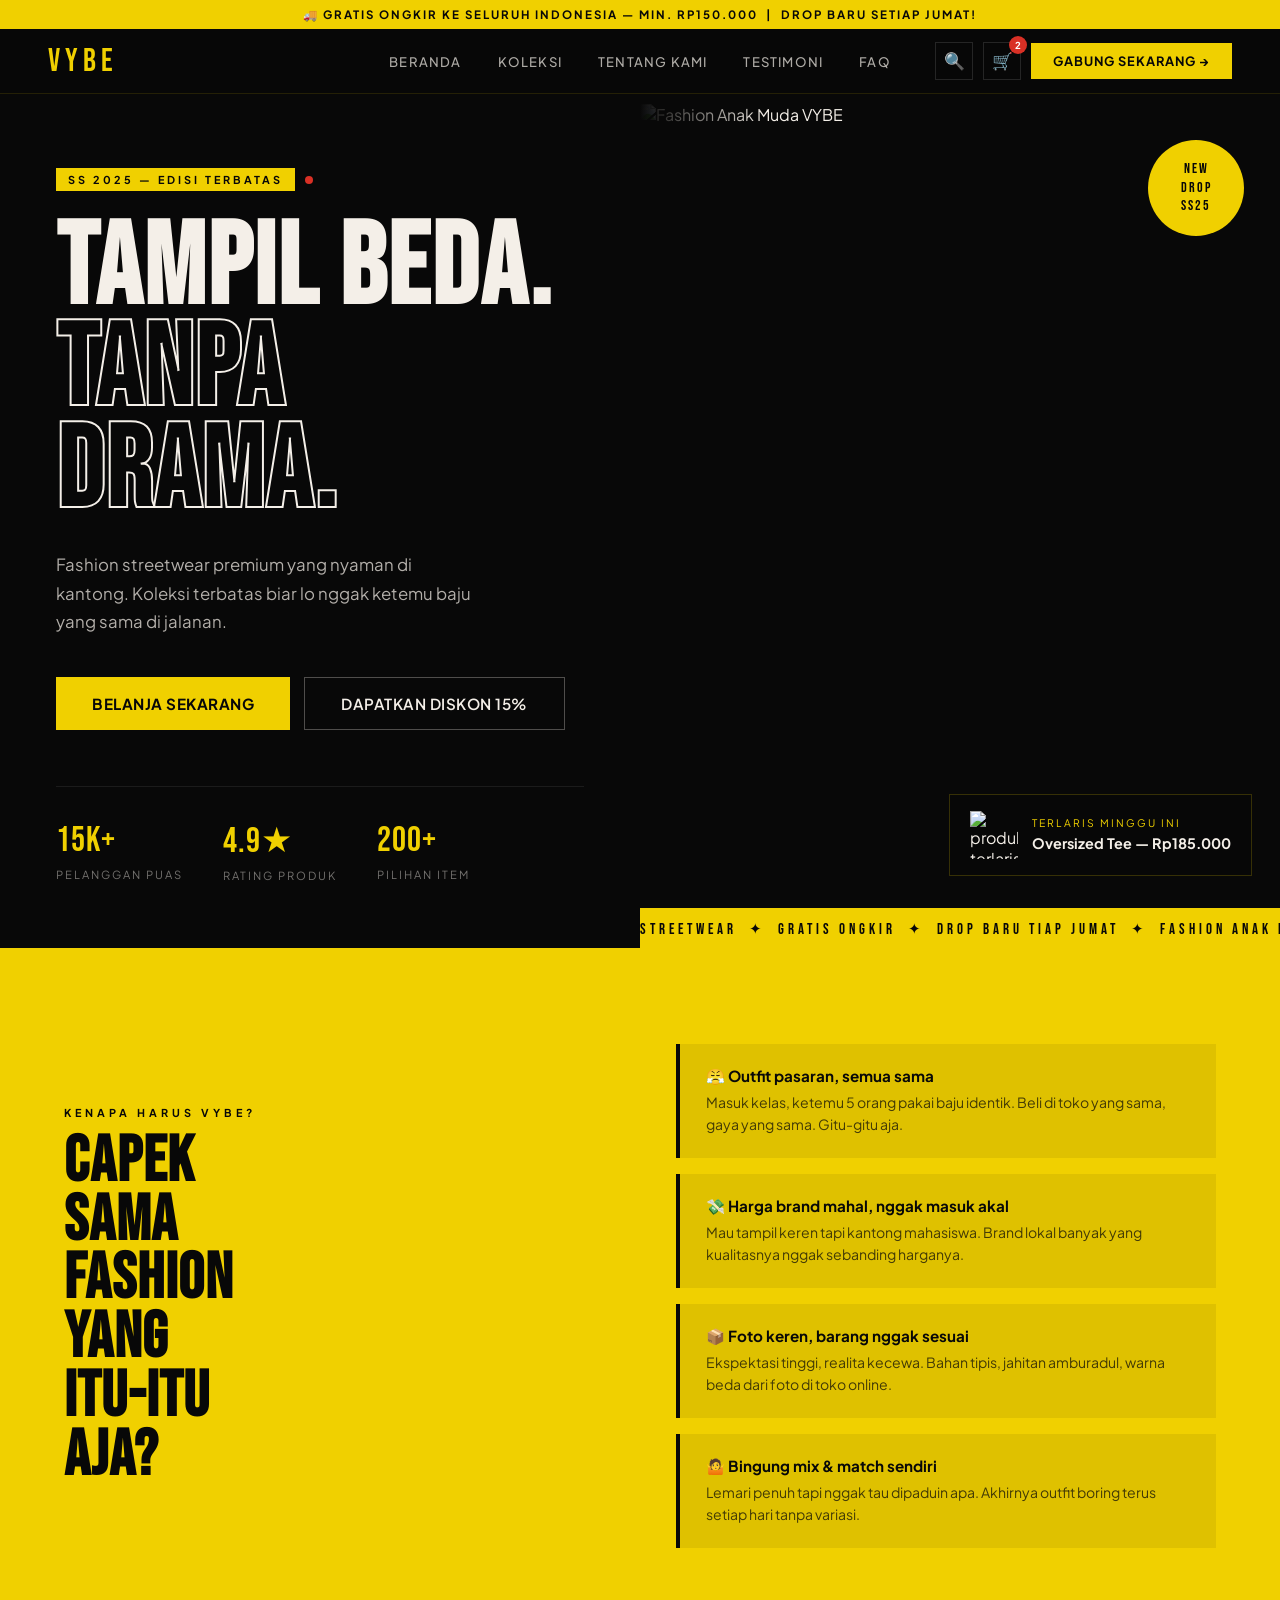
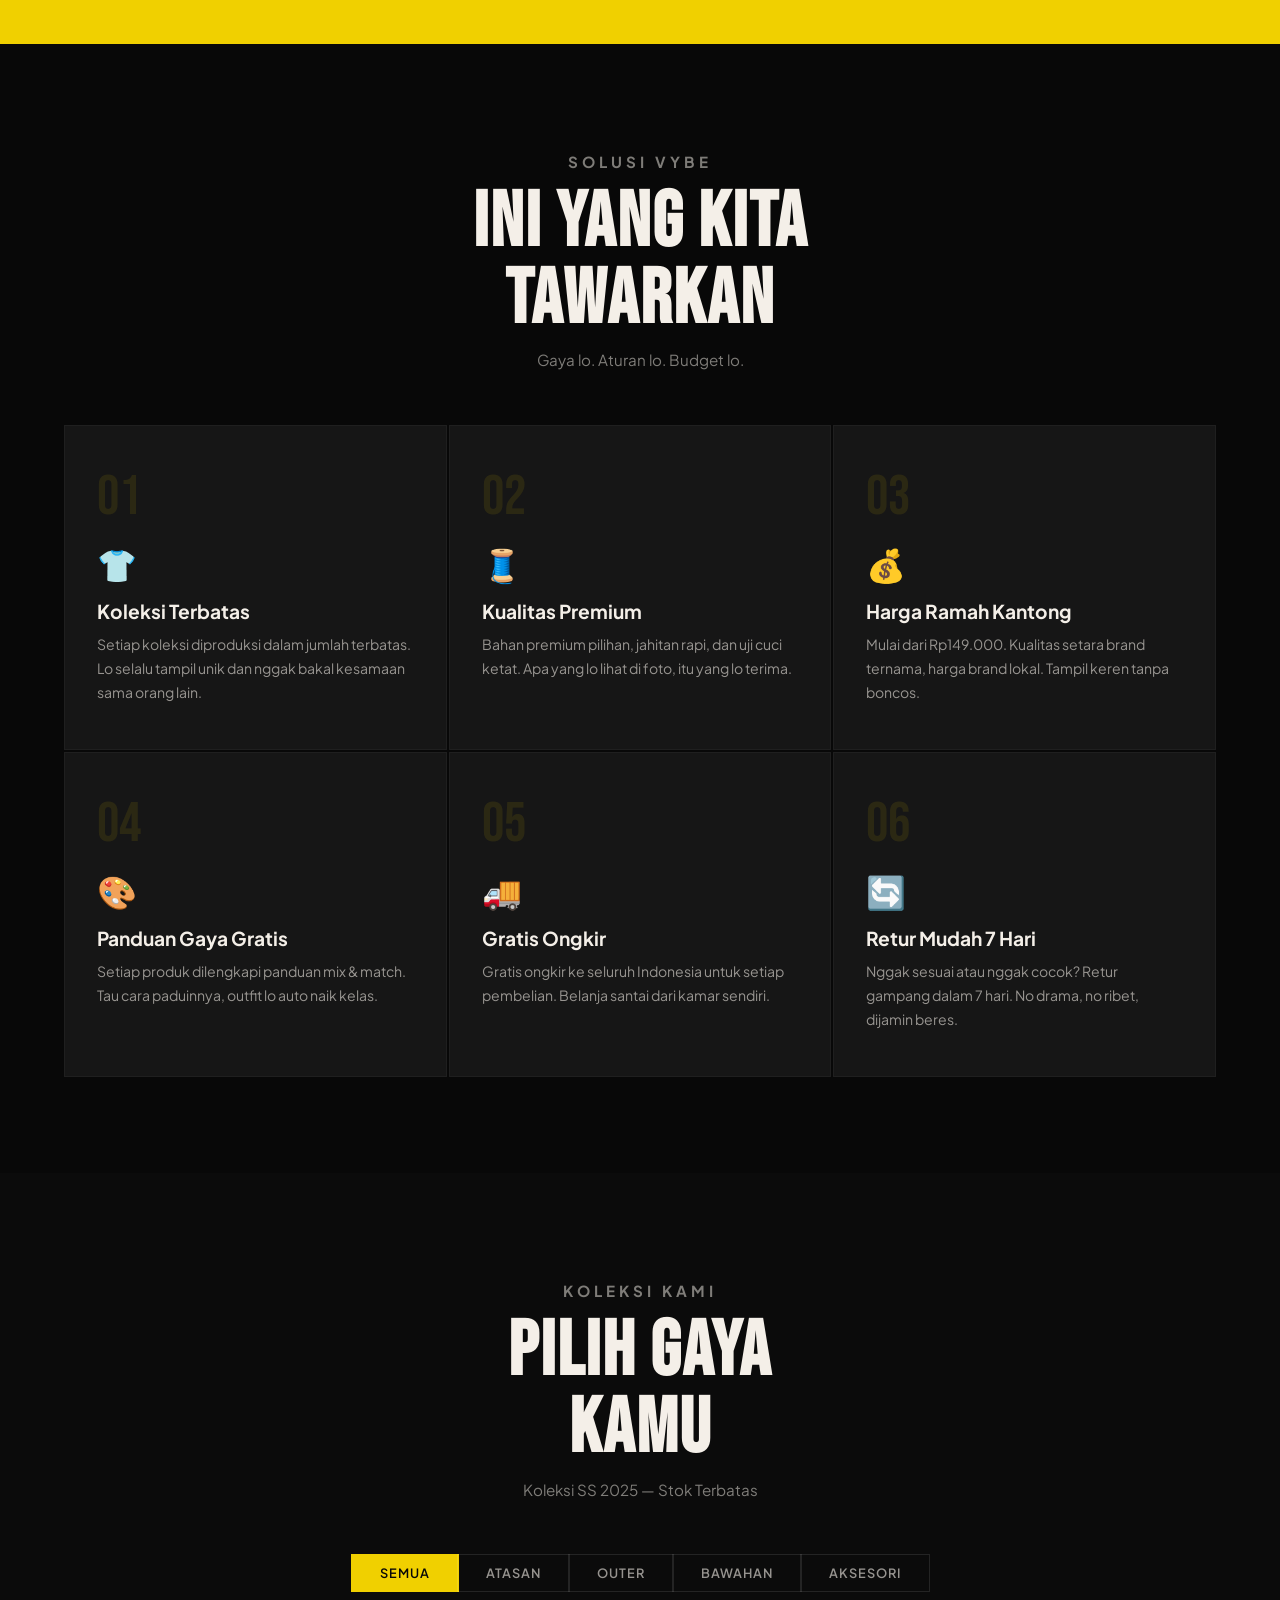
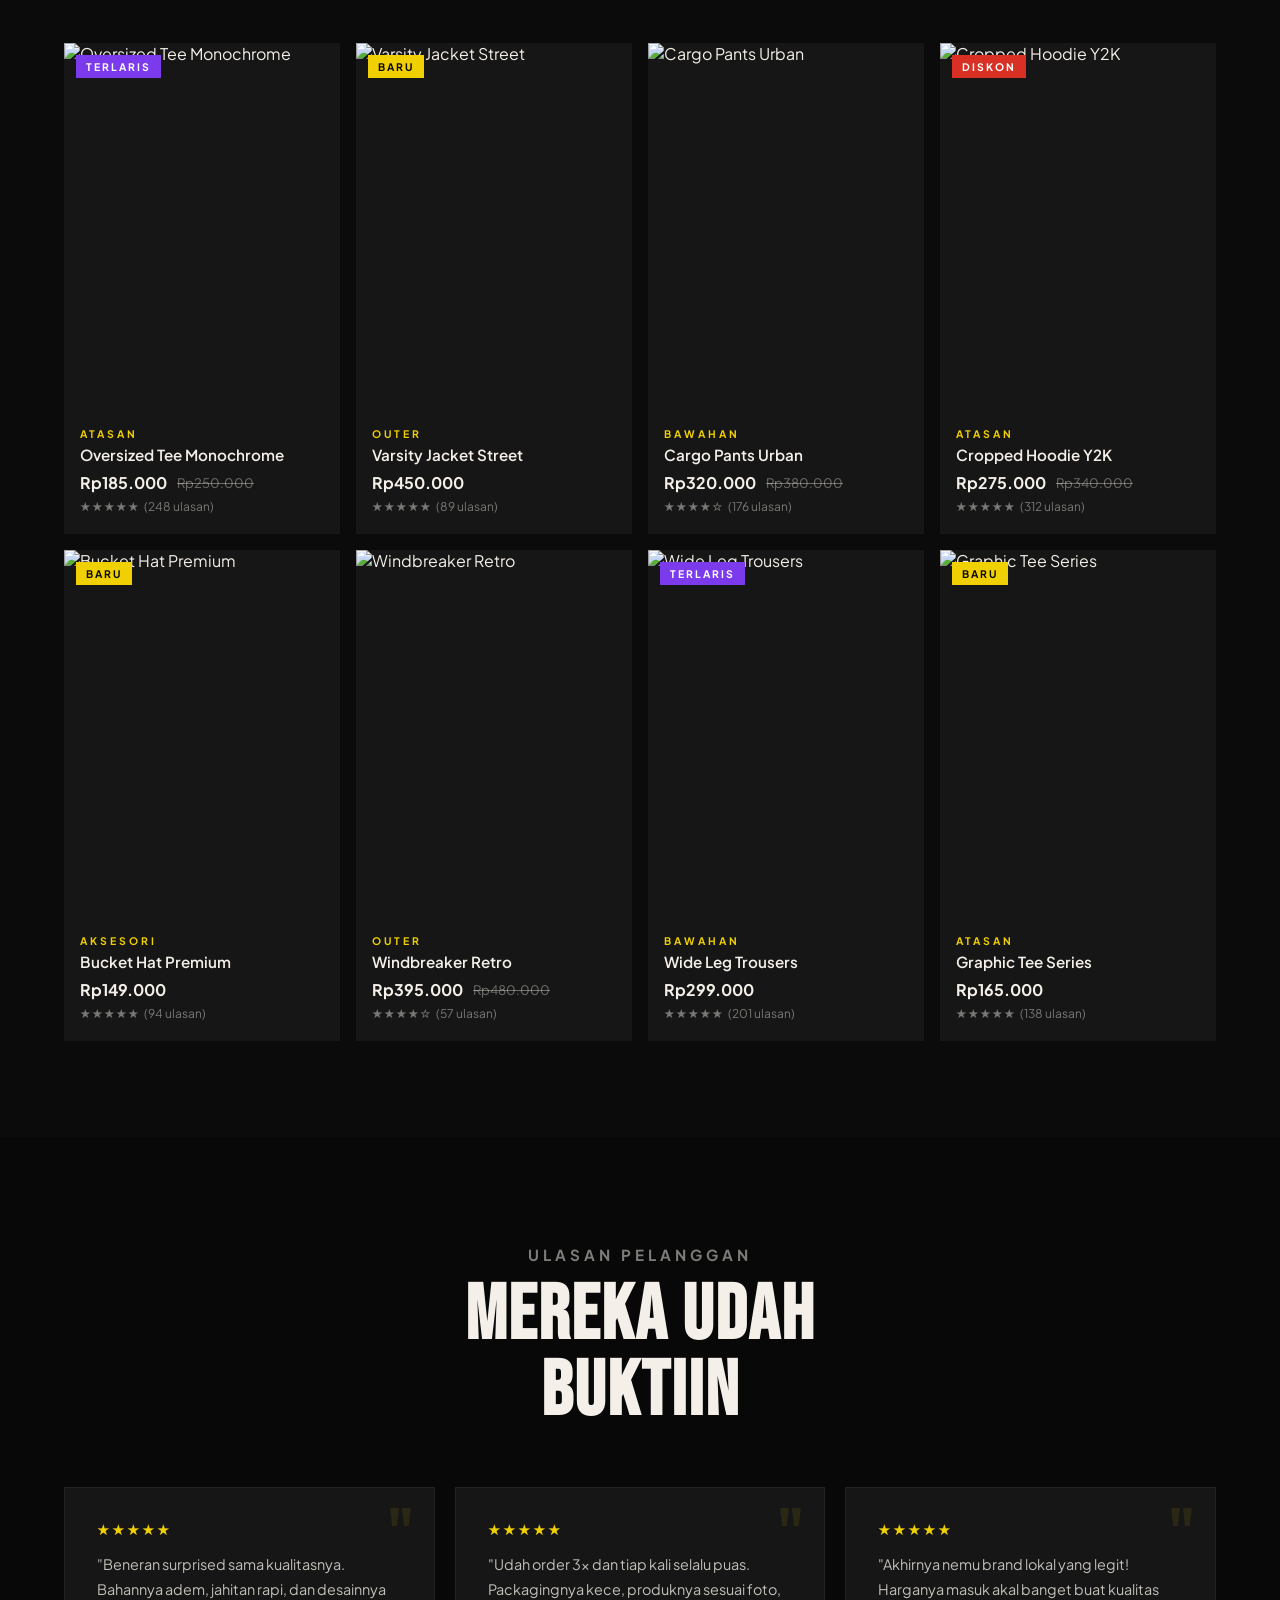
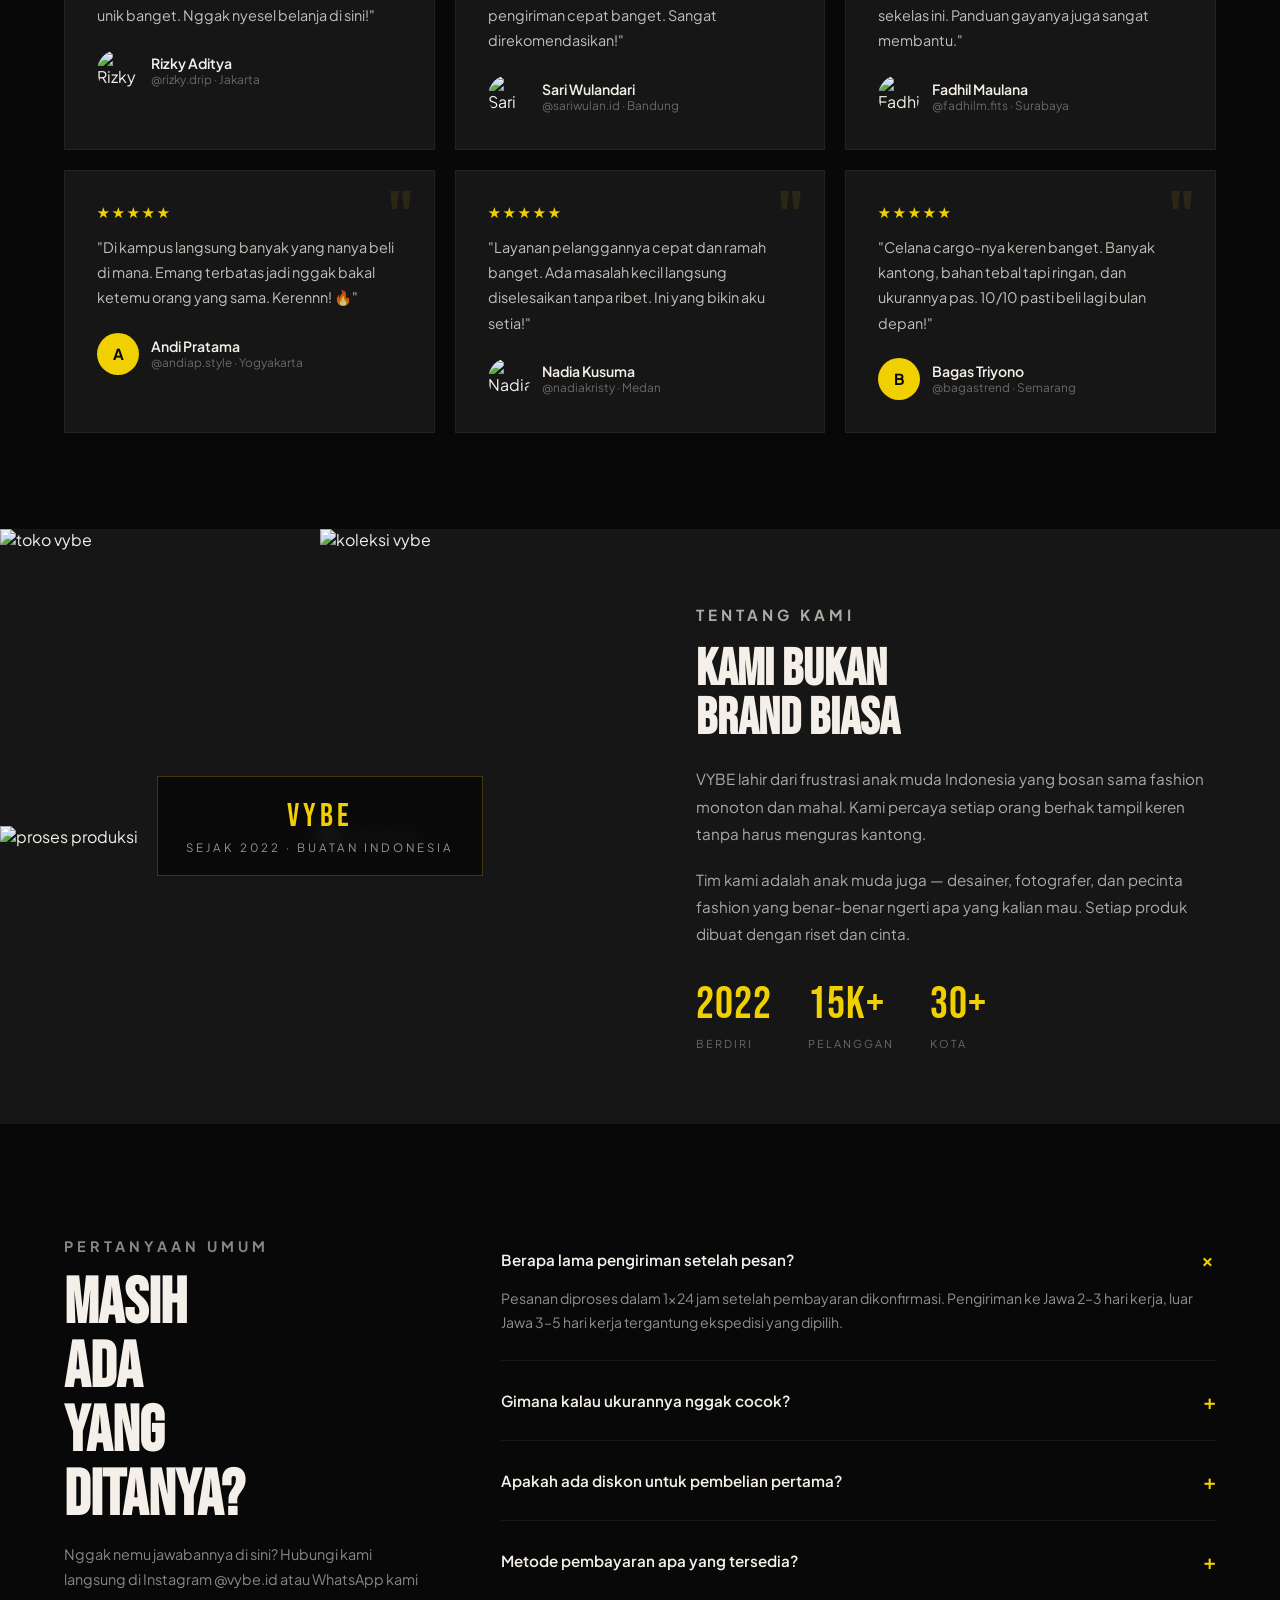
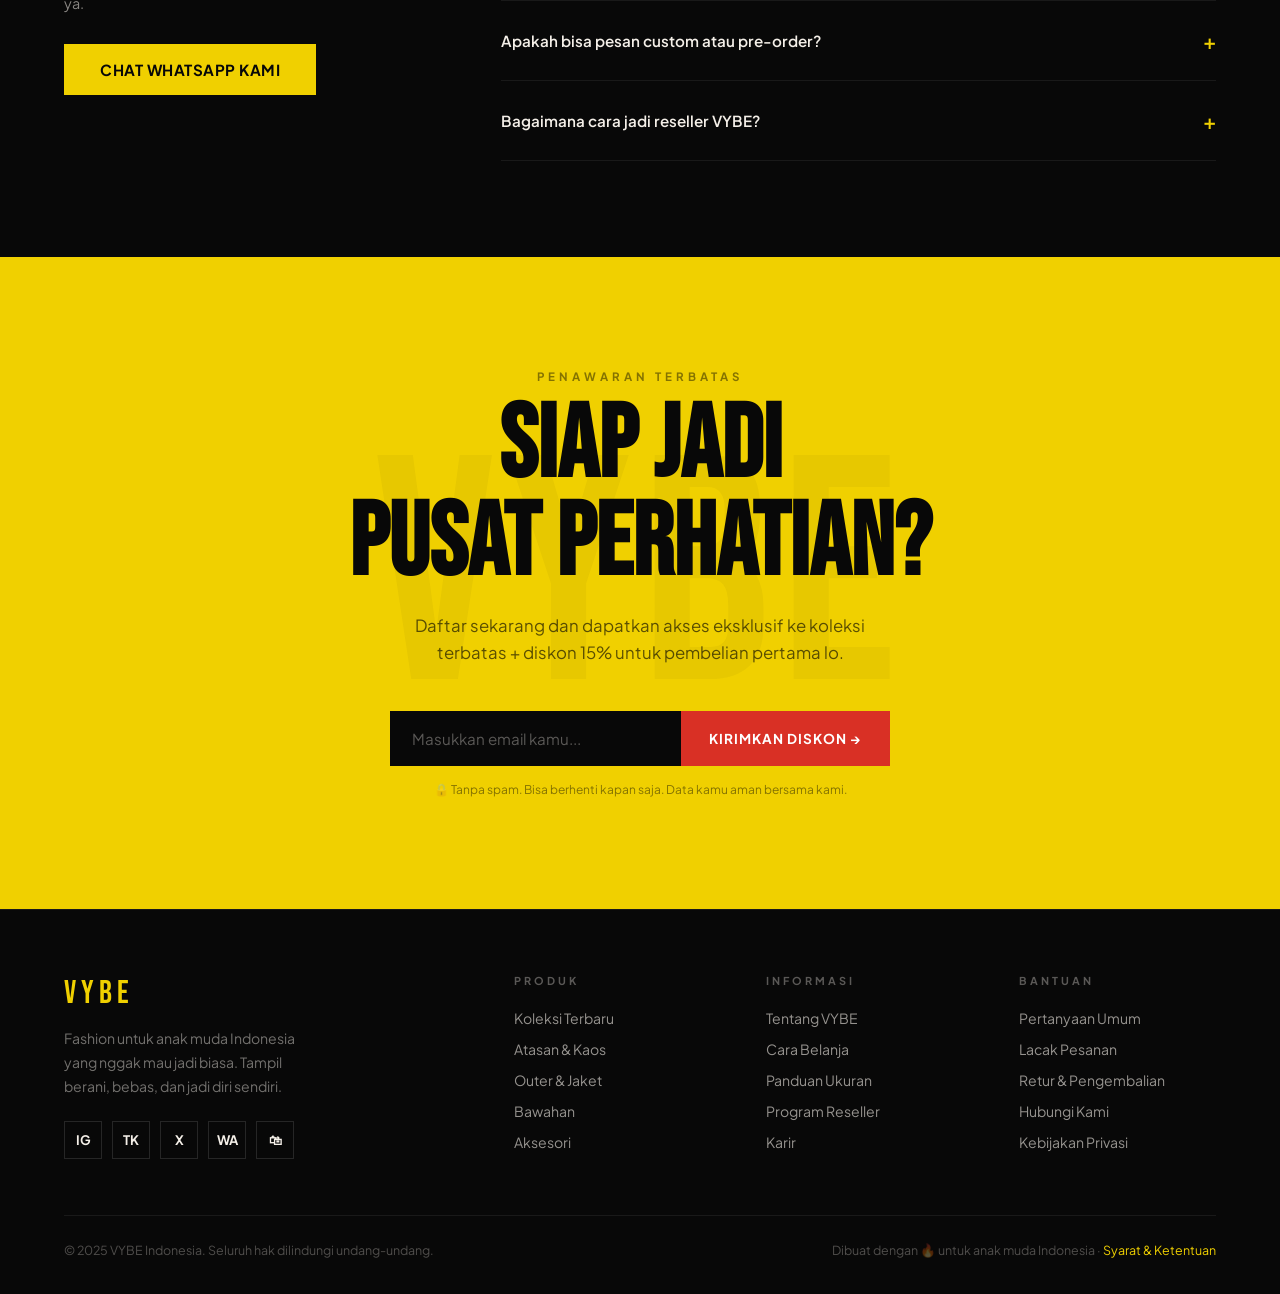
==== index.html @ 8ff8d9cf "Add files via upload" ====
<!DOCTYPE html>
<html lang="id">
<head>
<meta charset="UTF-8">
<meta name="viewport" content="width=device-width, initial-scale=1.0">
<title>VYBE — Fashion Anak Muda Indonesia</title>
<link href="https://fonts.googleapis.com/css2?family=Bebas+Neue&family=Plus+Jakarta+Sans:ital,wght@0,300;0,400;0,500;0,600;0,700;1,400&display=swap" rel="stylesheet">
<style>
*, *::before, *::after { margin: 0; padding: 0; box-sizing: border-box; }

:root {
  --hitam: #080808;
  --putih: #f4efe8;
  --kuning: #f0d000;
  --merah: #d93025;
  --abu: #161616;
  --abu2: #232323;
  --abu3: #2e2e2e;
}

html { scroll-behavior: smooth; }
body {
  background: var(--hitam);
  color: var(--putih);
  font-family: 'Plus Jakarta Sans', sans-serif;
  overflow-x: hidden;
}

/* ══════════════════════════
   NAVBAR
══════════════════════════ */
nav {
  position: fixed; top: 0; width: 100%; z-index: 200;
  background: rgba(8,8,8,0.95);
  backdrop-filter: blur(16px);
  border-bottom: 1px solid rgba(240,208,0,0.12);
  transition: box-shadow .3s;
}
.nav-top {
  background: var(--kuning);
  text-align: center;
  padding: 7px 16px;
  font-size: .72rem; font-weight: 700;
  letter-spacing: 2px; color: var(--hitam);
  text-transform: uppercase;
}
.nav-main {
  display: flex; align-items: center;
  justify-content: space-between;
  padding: 0 48px; height: 64px;
}
.logo {
  font-family: 'Bebas Neue', sans-serif;
  font-size: 2rem; letter-spacing: 5px;
  color: var(--kuning); text-decoration: none;
  flex-shrink: 0;
}
.nav-links {
  display: flex; gap: 0; list-style: none;
  position: absolute; left: 50%; transform: translateX(-50%);
}
.nav-links li a {
  display: block; padding: 20px 18px;
  color: rgba(244,239,232,0.7); text-decoration: none;
  font-size: .82rem; font-weight: 500;
  letter-spacing: 1.2px; text-transform: uppercase;
  transition: color .2s; position: relative;
}
.nav-links li a::after {
  content: '';
  position: absolute; bottom: 14px; left: 18px; right: 18px;
  height: 2px; background: var(--kuning);
  transform: scaleX(0); transform-origin: left;
  transition: transform .25s;
}
.nav-links li a:hover { color: var(--putih); }
.nav-links li a:hover::after { transform: scaleX(1); }
.nav-kanan { display: flex; align-items: center; gap: 10px; }
.nav-ikon {
  width: 38px; height: 38px; display: flex; align-items: center; justify-content: center;
  color: var(--putih); font-size: 1.05rem;
  border: 1px solid rgba(255,255,255,0.12);
  transition: border-color .2s, color .2s;
  cursor: pointer; background: none;
}
.nav-ikon:hover { border-color: var(--kuning); color: var(--kuning); }
.keranjang-wrap { position: relative; }
.keranjang-badge {
  position: absolute; top: -6px; right: -6px;
  width: 18px; height: 18px; border-radius: 50%;
  background: var(--merah); color: white;
  font-size: .6rem; font-weight: 700;
  display: flex; align-items: center; justify-content: center;
}
.tombol-nav {
  background: var(--kuning); color: var(--hitam);
  padding: 10px 22px; border: none;
  font-family: 'Plus Jakarta Sans', sans-serif;
  font-weight: 700; font-size: .8rem;
  letter-spacing: 1px; text-transform: uppercase;
  cursor: pointer; transition: opacity .2s, transform .2s; white-space: nowrap;
}
.tombol-nav:hover { opacity: .88; transform: translateY(-1px); }
.hamburger {
  display: none; flex-direction: column; gap: 5px;
  cursor: pointer; padding: 4px; background: none; border: none;
}
.hamburger span { width: 24px; height: 2px; background: var(--putih); display: block; }

/* Mobile menu */
.overlay-mob {
  display: none; position: fixed; inset: 0;
  background: rgba(0,0,0,.75); z-index: 250;
}
.overlay-mob.buka { display: block; }
.menu-mob {
  position: fixed; top: 0; right: -100%; width: 78%; max-width: 300px; height: 100vh;
  background: var(--abu); z-index: 300;
  padding: 72px 36px 40px;
  display: flex; flex-direction: column;
  transition: right .3s;
}
.menu-mob.buka { right: 0; }
.menu-mob a {
  display: block; padding: 16px 0;
  color: var(--putih); text-decoration: none;
  font-size: 1.1rem; font-weight: 600;
  border-bottom: 1px solid rgba(255,255,255,.07);
  transition: color .2s;
}
.menu-mob a:hover { color: var(--kuning); }
.tutup-mob {
  position: absolute; top: 20px; right: 20px;
  background: none; border: none; color: var(--putih); font-size: 1.5rem; cursor: pointer;
}

/* ══════════════════════════
   1. HERO (UPDATED BAHASA)
══════════════════════════ */
#hero {
  min-height: 100vh;
  display: grid; grid-template-columns: 1fr 1fr;
  padding-top: 104px;
  position: relative; overflow: hidden;
}
.hero-kiri {
  display: flex; flex-direction: column; justify-content: center;
  padding: 64px 56px; position: relative; z-index: 2;
}
.hero-label {
  display: inline-flex; align-items: center; gap: 10px;
  margin-bottom: 28px; animation: naik .6s ease both;
}
.hero-label span {
  background: var(--kuning); color: var(--hitam);
  font-size: .68rem; font-weight: 700;
  letter-spacing: 3px; text-transform: uppercase; padding: 5px 12px;
}
.hero-dot { width: 8px; height: 8px; border-radius: 50%; background: var(--merah); animation: kedip 1.5s infinite; }
.hero-judul {
  font-family: 'Bebas Neue', sans-serif;
  font-size: clamp(4.5rem, 9vw, 8.5rem);
  line-height: .88; letter-spacing: 2px;
  animation: naik .6s .1s ease both;
}
.hero-judul .outline { -webkit-text-stroke: 2px var(--putih); color: transparent; }
.hero-sub {
  font-size: 1.05rem; font-weight: 400; line-height: 1.7;
  max-width: 420px; margin: 28px 0 40px;
  color: rgba(244,239,232,.72); animation: naik .6s .2s ease both;
}
.hero-tombol { display: flex; gap: 14px; flex-wrap: wrap; animation: naik .6s .3s ease both; }
.tombol-utama {
  background: var(--kuning); color: var(--hitam);
  padding: 16px 36px; border: none;
  font-family: 'Plus Jakarta Sans', sans-serif;
  font-weight: 700; font-size: .95rem; letter-spacing: .5px; text-transform: uppercase;
  cursor: pointer; transition: transform .2s, opacity .2s;
}
.tombol-utama:hover { transform: translateY(-2px); opacity: .9; }
.tombol-sekunder {
  background: transparent; color: var(--putih);
  padding: 16px 36px; border: 1px solid rgba(244,239,232,.3);
  font-family: 'Plus Jakarta Sans', sans-serif;
  font-weight: 600; font-size: .95rem; letter-spacing: .5px; text-transform: uppercase;
  cursor: pointer; transition: border-color .2s, color .2s;
}
.tombol-sekunder:hover { border-color: var(--kuning); color: var(--kuning); }
.hero-statistik {
  display: flex; gap: 40px; margin-top: 56px;
  padding-top: 32px; border-top: 1px solid rgba(255,255,255,.08);
  animation: naik .6s .4s ease both;
}
.stat-angka {
  display: block; font-family: 'Bebas Neue', sans-serif;
  font-size: 2.2rem; color: var(--kuning); letter-spacing: 1px;
}
.stat-label {
  font-size: .7rem; text-transform: uppercase;
  letter-spacing: 2px; color: rgba(244,239,232,.45);
}

.hero-kanan { position: relative; overflow: hidden; }
.hero-foto-utama { width: 100%; height: 100%; object-fit: cover; display: block; }
.hero-foto-wrapper { width: 100%; height: 100%; position: relative; }
.hero-overlay {
  position: absolute; inset: 0;
  background: linear-gradient(to right, var(--hitam) 0%, transparent 20%);
  z-index: 1;
}
.hero-badge {
  position: absolute; top: 36px; right: 36px; z-index: 2;
  width: 96px; height: 96px; border-radius: 50%;
  background: var(--kuning); color: var(--hitam);
  display: flex; flex-direction: column; align-items: center; justify-content: center;
  font-family: 'Bebas Neue', sans-serif; font-size: .9rem; letter-spacing: 2px;
  text-align: center; line-height: 1.3; animation: putar 12s linear infinite;
}
.hero-produk-tag {
  position: absolute; bottom: 72px; right: 28px; z-index: 2;
  background: rgba(8,8,8,.9); backdrop-filter: blur(8px);
  border: 1px solid rgba(240,208,0,.2); padding: 16px 20px;
  display: flex; align-items: center; gap: 14px;
}
.hero-produk-thumb { width: 48px; height: 48px; object-fit: cover; flex-shrink: 0; }
.hero-produk-info span {
  display: block; font-size: .65rem;
  text-transform: uppercase; letter-spacing: 2px; color: var(--kuning); margin-bottom: 3px;
}
.hero-produk-info strong { font-size: .9rem; }

.ticker-wrap {
  position: absolute; bottom: 0; width: 100%; z-index: 3;
  background: var(--kuning); overflow: hidden; padding: 9px 0;
}
.ticker-isi {
  display: inline-block; white-space: nowrap;
  animation: ticker 24s linear infinite;
  font-family: 'Bebas Neue', sans-serif;
  font-size: .95rem; letter-spacing: 4px; color: var(--hitam);
}

/* ══════════════════════════
   SEKSI UMUM
══════════════════════════ */
.eyebrow { font-size: .68rem; font-weight: 700; letter-spacing: 4px; text-transform: uppercase; margin-bottom: 14px; }
.eyebrow-kuning { color: var(--kuning); }
.eyebrow-redup { color: rgba(244,239,232,.35); }
.judul-seksi-tengah { text-align: center; margin-bottom: 56px; }
.judul-seksi-tengah h2 {
  font-family: 'Bebas Neue', sans-serif;
  font-size: clamp(3rem, 6vw, 6rem); letter-spacing: 2px; line-height: 1;
}
.judul-seksi-tengah p { font-size: .95rem; color: rgba(244,239,232,.5); margin-top: 12px; }

/* ══════════════════════════
   2. MASALAH
══════════════════════════ */
#masalah {
  background: var(--kuning); color: var(--hitam);
  padding: 96px 64px;
  display: grid; grid-template-columns: 1fr 1fr; gap: 72px; align-items: center;
}
.masalah-judul {
  font-family: 'Bebas Neue', sans-serif;
  font-size: clamp(3rem, 5vw, 5.5rem); line-height: .92; letter-spacing: 1px;
}
.kartu-masalah { display: flex; flex-direction: column; gap: 16px; }
.kartu {
  background: rgba(0,0,0,.07); padding: 22px 26px;
  border-left: 4px solid var(--hitam); transition: background .2s;
}
.kartu:hover { background: rgba(0,0,0,.14); }
.kartu h4 { font-weight: 700; margin-bottom: 5px; font-size: .95rem; }
.kartu p { font-size: .88rem; opacity: .72; line-height: 1.6; }

/* ══════════════════════════
   3. SOLUSI
══════════════════════════ */
#solusi { padding: 96px 64px; background: var(--hitam); }
.grid-layanan { display: grid; grid-template-columns: repeat(3,1fr); gap: 2px; }
.kartu-layanan {
  background: var(--abu); padding: 44px 32px;
  border: 1px solid rgba(255,255,255,.04);
  position: relative; overflow: hidden;
  transition: background .3s, transform .3s;
}
.kartu-layanan::before {
  content: ''; position: absolute; top: 0; left: 0;
  width: 100%; height: 3px; background: var(--kuning);
  transform: scaleX(0); transform-origin: left; transition: transform .3s;
}
.kartu-layanan:hover { background: var(--abu2); transform: translateY(-4px); }
.kartu-layanan:hover::before { transform: scaleX(1); }
.nomor-lay {
  font-family: 'Bebas Neue', sans-serif;
  font-size: 3.5rem; color: rgba(240,208,0,.1); line-height: 1; margin-bottom: 18px;
}
.ikon-lay { font-size: 2rem; margin-bottom: 14px; }
.kartu-layanan h3 { font-size: 1.2rem; font-weight: 700; margin-bottom: 10px; }
.kartu-layanan p { font-size: .88rem; color: rgba(244,239,232,.58); line-height: 1.7; }

/* ══════════════════════════
   4. PRODUK
══════════════════════════ */
#produk { padding: 96px 64px; background: #0b0b0b; }
.filter-produk {
  display: flex; justify-content: center; gap: 0; margin: 40px 0 52px; flex-wrap: wrap;
}
.filter-btn {
  padding: 10px 28px; border: 1px solid rgba(255,255,255,.1);
  background: none; color: rgba(244,239,232,.6);
  font-family: 'Plus Jakarta Sans', sans-serif;
  font-size: .8rem; font-weight: 600; letter-spacing: 1px; text-transform: uppercase;
  cursor: pointer; transition: all .2s; margin: -1px;
}
.filter-btn.aktif, .filter-btn:hover { background: var(--kuning); color: var(--hitam); border-color: var(--kuning); }
.grid-produk { display: grid; grid-template-columns: repeat(4,1fr); gap: 16px; }
.kartu-produk {
  position: relative; overflow: hidden;
  background: var(--abu); cursor: pointer; transition: transform .3s;
}
.kartu-produk:hover { transform: translateY(-4px); }
.foto-produk-wrap { aspect-ratio: 3/4; overflow: hidden; position: relative; }
.foto-produk-wrap img {
  width: 100%; height: 100%; object-fit: cover;
  display: block; transition: transform .5s;
}
.kartu-produk:hover .foto-produk-wrap img { transform: scale(1.07); }
.badge-produk {
  position: absolute; top: 12px; left: 12px;
  background: var(--merah); color: white;
  font-size: .65rem; font-weight: 700;
  letter-spacing: 2px; text-transform: uppercase;
  padding: 5px 10px; z-index: 2;
}
.badge-produk.baru { background: var(--kuning); color: var(--hitam); }
.badge-produk.terlaris { background: #7c3aed; }
.overlay-produk {
  position: absolute; inset: 0; background: rgba(8,8,8,.88);
  display: flex; flex-direction: column; align-items: center; justify-content: center; gap: 10px;
  opacity: 0; transition: opacity .3s; z-index: 3;
}
.kartu-produk:hover .overlay-produk { opacity: 1; }
.tombol-overlay {
  background: var(--kuning); color: var(--hitam); padding: 12px 28px; border: none;
  font-family: 'Plus Jakarta Sans', sans-serif;
  font-weight: 700; font-size: .82rem; letter-spacing: 1px; text-transform: uppercase;
  cursor: pointer; width: 80%; text-align: center;
}
.tombol-overlay.gh {
  background: transparent; color: var(--putih);
  border: 1px solid rgba(244,239,232,.4);
}
.info-produk { padding: 16px 16px 20px; }
.kat-produk {
  font-size: .65rem; font-weight: 700; letter-spacing: 3px;
  text-transform: uppercase; color: var(--kuning); margin-bottom: 5px;
}
.nama-produk { font-size: .95rem; font-weight: 600; margin-bottom: 8px; }
.harga-wrap { display: flex; align-items: center; gap: 10px; }
.harga { font-size: 1rem; font-weight: 700; }
.harga-asli { font-size: .82rem; color: rgba(244,239,232,.4); text-decoration: line-through; }
.rating-baris { display: flex; align-items: center; gap: 4px; margin-top: 6px; }
.rating-baris span { font-size: .75rem; color: rgba(244,239,232,.45); }
.bintang-kecil { color: var(--kuning); font-size: .75rem; letter-spacing: 1px; }

/* ══════════════════════════
   5. TESTIMONI
══════════════════════════ */
#testimoni { padding: 96px 64px; background: var(--hitam); }
.grid-testi { display: grid; grid-template-columns: repeat(3,1fr); gap: 20px; margin-top: 56px; }
.kartu-testi {
  background: var(--abu); padding: 32px;
  border: 1px solid rgba(255,255,255,.05); position: relative;
}
.kartu-testi::before {
  content: '"'; position: absolute; top: 12px; right: 20px;
  font-family: 'Bebas Neue', sans-serif;
  font-size: 5rem; color: rgba(240,208,0,.09); line-height: 1;
}
.bintang { color: var(--kuning); font-size: .9rem; margin-bottom: 14px; letter-spacing: 2px; }
.teks-testi { font-size: .9rem; line-height: 1.75; color: rgba(244,239,232,.78); margin-bottom: 22px; }
.pngguna { display: flex; align-items: center; gap: 12px; }
.avatar-foto { width: 42px; height: 42px; border-radius: 50%; overflow: hidden; flex-shrink: 0; }
.avatar-foto img { width: 100%; height: 100%; object-fit: cover; }
.avatar-huruf {
  width: 42px; height: 42px; border-radius: 50%;
  background: var(--kuning); color: var(--hitam);
  display: flex; align-items: center; justify-content: center;
  font-weight: 700; font-size: .95rem; flex-shrink: 0;
}
.nama-testi { font-weight: 600; font-size: .88rem; }
.handle-testi { font-size: .74rem; color: rgba(244,239,232,.38); }

/* ══════════════════════════
   6. TENTANG KAMI
══════════════════════════ */
#tentang { display: grid; grid-template-columns: 1fr 1fr; background: var(--abu); }
.tentang-visual { position: relative; min-height: 520px; overflow: hidden; }
.foto-grid { display: grid; grid-template-columns: 1fr 1fr; height: 100%; }
.foto-grid img { width: 100%; height: 100%; object-fit: cover; display: block; transition: transform .5s; }
.foto-grid img:hover { transform: scale(1.04); }
.tengah-label {
  position: absolute; inset: 0;
  display: flex; align-items: center; justify-content: center; pointer-events: none;
}
.tengah-label-box {
  background: rgba(8,8,8,.88); backdrop-filter: blur(8px);
  border: 1px solid rgba(240,208,0,.25); padding: 20px 28px; text-align: center;
}
.tengah-label-box span {
  display: block; font-family: 'Bebas Neue', sans-serif;
  font-size: 2rem; color: var(--kuning); letter-spacing: 4px;
}
.tengah-label-box p { font-size: .72rem; letter-spacing: 3px; text-transform: uppercase; opacity: .6; margin-top: 4px; }
.tentang-konten {
  padding: 72px 56px;
  display: flex; flex-direction: column; justify-content: center;
}
.tentang-konten h2 {
  font-family: 'Bebas Neue', sans-serif;
  font-size: clamp(2.5rem, 4vw, 4.5rem); line-height: .95; margin-bottom: 22px;
}
.tentang-konten p {
  font-size: .95rem; line-height: 1.8;
  color: rgba(244,239,232,.68); margin-bottom: 18px;
}
.angka-tentang { display: flex; gap: 36px; margin-top: 12px; }
.angka-item span:first-child {
  display: block; font-family: 'Bebas Neue', sans-serif;
  font-size: 2.8rem; color: var(--kuning); letter-spacing: 1px;
}
.angka-item span:last-child { font-size: .68rem; text-transform: uppercase; letter-spacing: 2px; color: rgba(244,239,232,.38); }

/* ══════════════════════════
   7. FAQ
══════════════════════════ */
#faq {
  padding: 96px 64px; background: var(--hitam);
  display: grid; grid-template-columns: 1fr 2fr; gap: 80px; align-items: start;
}
.faq-kiri h2 {
  font-family: 'Bebas Neue', sans-serif;
  font-size: clamp(3rem, 5vw, 5rem); line-height: 1;
}
.faq-kiri p { font-size: .9rem; color: rgba(244,239,232,.55); margin-top: 14px; line-height: 1.7; }
.faq-kiri .tombol-utama { margin-top: 28px; }
.daftar-faq { display: flex; flex-direction: column; }
.item-faq { border-bottom: 1px solid rgba(255,255,255,.07); padding: 26px 0; cursor: pointer; }
.pertanyaan-faq {
  display: flex; justify-content: space-between; align-items: center;
  font-weight: 600; font-size: .95rem;
}
.ikon-faq { color: var(--kuning); font-size: 1.3rem; transition: transform .3s; flex-shrink: 0; margin-left: 16px; }
.jawaban-faq {
  font-size: .88rem; color: rgba(244,239,232,.58); line-height: 1.7;
  max-height: 0; overflow: hidden; transition: max-height .35s, margin .3s;
}
.item-faq.buka .jawaban-faq { max-height: 200px; margin-top: 14px; }
.item-faq.buka .ikon-faq { transform: rotate(45deg); }

/* ══════════════════════════
   8. CTA (UPDATED BAHASA)
══════════════════════════ */
#cta {
  background: var(--kuning); padding: 112px 64px;
  text-align: center; position: relative; overflow: hidden;
}
#cta::before {
  content: 'VYBE'; position: absolute; top: 50%; left: 50%; transform: translate(-50%,-50%);
  font-family: 'Bebas Neue', sans-serif;
  font-size: clamp(12rem, 25vw, 28rem);
  color: rgba(0,0,0,.04); letter-spacing: 10px; white-space: nowrap; user-select: none;
}
.label-cta { font-size: .72rem; font-weight: 700; letter-spacing: 4px; text-transform: uppercase; color: rgba(0,0,0,.45); margin-bottom: 14px; }
.judul-cta {
  font-family: 'Bebas Neue', sans-serif;
  font-size: clamp(4rem, 8vw, 9rem);
  color: var(--hitam); line-height: .95; margin-bottom: 20px; position: relative;
}
.sub-cta { font-size: 1.05rem; color: rgba(0,0,0,.62); margin-bottom: 44px; max-width: 500px; margin-left: auto; margin-right: auto; line-height: 1.6; }
.form-cta { display: flex; max-width: 500px; margin: 0 auto; }
.form-cta input {
  flex: 1; padding: 18px 22px; border: none;
  background: var(--hitam); color: var(--putih);
  font-family: 'Plus Jakarta Sans', sans-serif; font-size: .95rem; outline: none;
}
.form-cta input::placeholder { color: rgba(244,239,232,.35); }
.form-cta button {
  background: var(--merah); color: white; border: none; padding: 18px 28px;
  font-family: 'Plus Jakarta Sans', sans-serif; font-weight: 700; font-size: .85rem;
  letter-spacing: 1px; text-transform: uppercase; cursor: pointer; white-space: nowrap; transition: opacity .2s;
}
.form-cta button:hover { opacity: .88; }
.garansi-cta { font-size: .75rem; color: rgba(0,0,0,.45); margin-top: 16px; position: relative; }

/* ══════════════════════════
   9. FOOTER
══════════════════════════ */
footer { background: var(--hitam); border-top: 1px solid rgba(255,255,255,.07); padding: 64px 64px 36px; }
.footer-atas { display: grid; grid-template-columns: 2fr 1fr 1fr 1fr; gap: 56px; margin-bottom: 56px; }
.footer-brand .logo { display: block; margin-bottom: 14px; font-size: 2rem; }
.footer-brand p { font-size: .88rem; color: rgba(244,239,232,.45); line-height: 1.7; max-width: 250px; }
.sosial-footer { display: flex; gap: 10px; margin-top: 22px; }
.btn-sosial {
  width: 38px; height: 38px; border: 1px solid rgba(255,255,255,.12);
  display: flex; align-items: center; justify-content: center;
  font-size: .82rem; font-weight: 700; text-decoration: none; color: var(--putih);
  transition: border-color .2s, color .2s;
}
.btn-sosial:hover { border-color: var(--kuning); color: var(--kuning); }
.kol-footer h5 { font-size: .68rem; font-weight: 700; letter-spacing: 3px; text-transform: uppercase; color: rgba(244,239,232,.35); margin-bottom: 20px; }
.kol-footer ul { list-style: none; display: flex; flex-direction: column; gap: 10px; }
.kol-footer ul a { font-size: .88rem; color: rgba(244,239,232,.6); text-decoration: none; transition: color .2s; }
.kol-footer ul a:hover { color: var(--kuning); }
.footer-bawah {
  border-top: 1px solid rgba(255,255,255,.07); padding-top: 26px;
  display: flex; justify-content: space-between; align-items: center; flex-wrap: wrap; gap: 12px;
}
.footer-bawah p { font-size: .78rem; color: rgba(244,239,232,.3); }
.footer-bawah a { color: var(--kuning); text-decoration: none; }

/* ══════════════════════════
   ANIMASI
══════════════════════════ */
@keyframes naik { from { opacity:0; transform:translateY(28px); } to { opacity:1; transform:translateY(0); } }
@keyframes putar { from { transform:rotate(0deg); } to { transform:rotate(360deg); } }
@keyframes kedip { 0%,100% { opacity:1; } 50% { opacity:.3; } }
@keyframes ticker { from { transform:translateX(0); } to { transform:translateX(-50%); } }

/* ══════════════════════════
   RESPONSIF
══════════════════════════ */
@media (max-width: 1024px) {
  .grid-produk { grid-template-columns: repeat(3,1fr); }
}
@media (max-width: 860px) {
  .nav-links { display: none; }
  .hamburger { display: flex; }
  .tombol-nav { display: none; }
  .nav-main { padding: 0 20px; }
  #hero { grid-template-columns: 1fr; }
  .hero-kanan { display: none; }
  .hero-kiri { padding: 40px 24px; }
  #masalah { grid-template-columns: 1fr; padding: 60px 24px; }
  #solusi { padding: 60px 24px; }
  .grid-layanan { grid-template-columns: 1fr; }
  #produk { padding: 60px 24px; }
  .grid-produk { grid-template-columns: repeat(2,1fr); }
  #testimoni { padding: 60px 24px; }
  .grid-testi { grid-template-columns: 1fr; }
  #tentang { grid-template-columns: 1fr; }
  .tentang-konten { padding: 48px 24px; }
  #faq { grid-template-columns: 1fr; gap: 40px; padding: 60px 24px; }
  #cta { padding: 72px 24px; }
  .form-cta { flex-direction: column; }
  footer { padding: 48px 24px 28px; }
  .footer-atas { grid-template-columns: 1fr 1fr; gap: 36px; }
}
@media (max-width: 480px) {
  .grid-produk { grid-template-columns: 1fr; }
  .footer-atas { grid-template-columns: 1fr; }
}
</style>
</head>
<body>

<!-- Overlay & Mobile Menu -->
<div class="overlay-mob" id="overlay" onclick="tutupMenu()"></div>
<div class="menu-mob" id="menuMob">
  <button class="tutup-mob" onclick="tutupMenu()">✕</button>
  <a href="#produk" onclick="tutupMenu()">Koleksi</a>
  <a href="#tentang" onclick="tutupMenu()">Tentang Kami</a>
  <a href="#testimoni" onclick="tutupMenu()">Testimoni</a>
  <a href="#faq" onclick="tutupMenu()">FAQ</a>
  <a href="#cta" onclick="tutupMenu()" style="color:var(--kuning);margin-top:16px;border-bottom:none;">Gabung Sekarang →</a>
</div>

<!-- ── NAVBAR (UPDATED MENU & CTA) ── -->
<nav id="navbar">
  <div class="nav-top">
    🚚 Gratis Ongkir ke Seluruh Indonesia — Min. Rp150.000 &nbsp;|&nbsp; Drop Baru Setiap Jumat!
  </div>
  <div class="nav-main">
    <a href="#hero" class="logo">VYBE</a>
    <ul class="nav-links">
      <li><a href="#hero">Beranda</a></li>
      <li><a href="#produk">Koleksi</a></li>
      <li><a href="#tentang">Tentang Kami</a></li>
      <li><a href="#testimoni">Testimoni</a></li>
      <li><a href="#faq">FAQ</a></li>
    </ul>
    <div class="nav-kanan">
      <button class="nav-ikon" title="Cari">🔍</button>
      <div class="keranjang-wrap">
        <button class="nav-ikon" title="Keranjang">🛒</button>
        <span class="keranjang-badge">2</span>
      </div>
      <button class="tombol-nav" onclick="document.getElementById('cta').scrollIntoView({behavior:'smooth'})">Gabung Sekarang →</button>
      <button class="hamburger" onclick="bukaMenu()" aria-label="Menu">
        <span></span><span></span><span></span>
      </button>
    </div>
  </div>
</nav>

<!-- ── 1. HERO (UPDATED TAGLINE INDO) ── -->
<section id="hero">
  <div class="hero-kiri">
    <div class="hero-label">
      <span>SS 2025 — Edisi Terbatas</span>
      <div class="hero-dot"></div>
    </div>
    <h1 class="hero-judul">
      TAMPIL BEDA.<br>
      <span class="outline">TANPA DRAMA.</span>
    </h1>
    <p class="hero-sub">Fashion streetwear premium yang nyaman di kantong. Koleksi terbatas biar lo nggak ketemu baju yang sama di jalanan.</p>
    <div class="hero-tombol">
      <button class="tombol-utama" onclick="document.getElementById('produk').scrollIntoView({behavior:'smooth'})">Belanja Sekarang</button>
      <button class="tombol-sekunder" onclick="document.getElementById('cta').scrollIntoView({behavior:'smooth'})">Dapatkan Diskon 15%</button>
    </div>
    <div class="hero-statistik">
      <div>
        <span class="stat-angka">15K+</span>
        <span class="stat-label">Pelanggan Puas</span>
      </div>
      <div>
        <span class="stat-angka">4.9★</span>
        <span class="stat-label">Rating Produk</span>
      </div>
      <div>
        <span class="stat-angka">200+</span>
        <span class="stat-label">Pilihan Item</span>
      </div>
    </div>
  </div>
  <div class="hero-kanan">
    <div class="hero-foto-wrapper">
      <img class="hero-foto-utama"
        src="https://images.unsplash.com/photo-1529139574466-a303027c1d8b?w=900&q=80&fit=crop"
        alt="Fashion Anak Muda VYBE">
      <div class="hero-overlay"></div>
      <div class="hero-badge">NEW<br>DROP<br>SS25</div>
      <div class="hero-produk-tag">
        <img class="hero-produk-thumb"
          src="https://images.unsplash.com/photo-1523381210434-271e8be1f52b?w=96&q=80&fit=crop"
          alt="produk terlaris">
        <div class="hero-produk-info">
          <span>Terlaris Minggu Ini</span>
          <strong>Oversized Tee — Rp185.000</strong>
        </div>
      </div>
    </div>
    <div class="ticker-wrap">
      <span class="ticker-isi">
        STREETWEAR &nbsp;✦&nbsp; GRATIS ONGKIR &nbsp;✦&nbsp; DROP BARU TIAP JUMAT &nbsp;✦&nbsp; FASHION ANAK MUDA &nbsp;✦&nbsp; KUALITAS PREMIUM &nbsp;✦&nbsp; HARGA TERJANGKAU &nbsp;✦&nbsp;
        STREETWEAR &nbsp;✦&nbsp; GRATIS ONGKIR &nbsp;✦&nbsp; DROP BARU TIAP JUMAT &nbsp;✦&nbsp; FASHION ANAK MUDA &nbsp;✦&nbsp; KUALITAS PREMIUM &nbsp;✦&nbsp; HARGA TERJANGKAU &nbsp;✦&nbsp;
      </span>
    </div>
  </div>
</section>

<!-- ── 2. MASALAH ── -->
<section id="masalah">
  <div>
    <p class="eyebrow">Kenapa Harus VYBE?</p>
    <h2 class="masalah-judul">CAPEK<br>SAMA<br>FASHION<br>YANG<br>ITU-ITU<br>AJA?</h2>
  </div>
  <div class="kartu-masalah">
    <div class="kartu">
      <h4>😤 Outfit pasaran, semua sama</h4>
      <p>Masuk kelas, ketemu 5 orang pakai baju identik. Beli di toko yang sama, gaya yang sama. Gitu-gitu aja.</p>
    </div>
    <div class="kartu">
      <h4>💸 Harga brand mahal, nggak masuk akal</h4>
      <p>Mau tampil keren tapi kantong mahasiswa. Brand lokal banyak yang kualitasnya nggak sebanding harganya.</p>
    </div>
    <div class="kartu">
      <h4>📦 Foto keren, barang nggak sesuai</h4>
      <p>Ekspektasi tinggi, realita kecewa. Bahan tipis, jahitan amburadul, warna beda dari foto di toko online.</p>
    </div>
    <div class="kartu">
      <h4>🤷 Bingung mix &amp; match sendiri</h4>
      <p>Lemari penuh tapi nggak tau dipaduin apa. Akhirnya outfit boring terus setiap hari tanpa variasi.</p>
    </div>
  </div>
</section>

<!-- ── 3. SOLUSI / LAYANAN ── -->
<section id="solusi">
  <div class="judul-seksi-tengah">
    <p class="eyebrow eyebrow-kuning">Solusi VYBE</p>
    <h2>INI YANG KITA<br>TAWARKAN</h2>
    <p>Gaya lo. Aturan lo. Budget lo.</p>
  </div>
  <div class="grid-layanan">
    <div class="kartu-layanan">
      <div class="nomor-lay">01</div>
      <div class="ikon-lay">👕</div>
      <h3>Koleksi Terbatas</h3>
      <p>Setiap koleksi diproduksi dalam jumlah terbatas. Lo selalu tampil unik dan nggak bakal kesamaan sama orang lain.</p>
    </div>
    <div class="kartu-layanan">
      <div class="nomor-lay">02</div>
      <div class="ikon-lay">🧵</div>
      <h3>Kualitas Premium</h3>
      <p>Bahan premium pilihan, jahitan rapi, dan uji cuci ketat. Apa yang lo lihat di foto, itu yang lo terima.</p>
    </div>
    <div class="kartu-layanan">
      <div class="nomor-lay">03</div>
      <div class="ikon-lay">💰</div>
      <h3>Harga Ramah Kantong</h3>
      <p>Mulai dari Rp149.000. Kualitas setara brand ternama, harga brand lokal. Tampil keren tanpa boncos.</p>
    </div>
    <div class="kartu-layanan">
      <div class="nomor-lay">04</div>
      <div class="ikon-lay">🎨</div>
      <h3>Panduan Gaya Gratis</h3>
      <p>Setiap produk dilengkapi panduan mix & match. Tau cara paduinnya, outfit lo auto naik kelas.</p>
    </div>
    <div class="kartu-layanan">
      <div class="nomor-lay">05</div>
      <div class="ikon-lay">🚚</div>
      <h3>Gratis Ongkir</h3>
      <p>Gratis ongkir ke seluruh Indonesia untuk setiap pembelian. Belanja santai dari kamar sendiri.</p>
    </div>
    <div class="kartu-layanan">
      <div class="nomor-lay">06</div>
      <div class="ikon-lay">🔄</div>
      <h3>Retur Mudah 7 Hari</h3>
      <p>Nggak sesuai atau nggak cocok? Retur gampang dalam 7 hari. No drama, no ribet, dijamin beres.</p>
    </div>
  </div>
</section>

<!-- ── 4. PRODUK / PORTFOLIO ── -->
<section id="produk">
  <div class="judul-seksi-tengah">
    <p class="eyebrow eyebrow-kuning">Koleksi Kami</p>
    <h2>PILIH GAYA<br>KAMU</h2>
    <p>Koleksi SS 2025 — Stok Terbatas</p>
  </div>
  <div class="filter-produk">
    <button class="filter-btn aktif" onclick="filterProduk(this,'semua')">Semua</button>
    <button class="filter-btn" onclick="filterProduk(this,'atasan')">Atasan</button>
    <button class="filter-btn" onclick="filterProduk(this,'outer')">Outer</button>
    <button class="filter-btn" onclick="filterProduk(this,'bawahan')">Bawahan</button>
    <button class="filter-btn" onclick="filterProduk(this,'aksesori')">Aksesori</button>
  </div>
  <div class="grid-produk">

    <div class="kartu-produk" data-kategori="atasan">
      <div class="foto-produk-wrap">
        <span class="badge-produk terlaris">Terlaris</span>
        <img src="https://images.unsplash.com/photo-1523381210434-271e8be1f52b?w=600&q=80&fit=crop" alt="Oversized Tee Monochrome">
        <div class="overlay-produk">
          <button class="tombol-overlay">Tambah ke Keranjang</button>
          <button class="tombol-overlay gh">Lihat Detail</button>
        </div>
      </div>
      <div class="info-produk">
        <div class="kat-produk">Atasan</div>
        <div class="nama-produk">Oversized Tee Monochrome</div>
        <div class="harga-wrap"><span class="harga">Rp185.000</span><span class="harga-asli">Rp250.000</span></div>
        <div class="rating-baris"><span class="bintang-kecil">★★★★★</span><span>(248 ulasan)</span></div>
      </div>
    </div>

    <div class="kartu-produk" data-kategori="outer">
      <div class="foto-produk-wrap">
        <span class="badge-produk baru">Baru</span>
        <img src="https://images.unsplash.com/photo-1551028719-00167b16eac5?w=600&q=80&fit=crop" alt="Varsity Jacket Street">
        <div class="overlay-produk">
          <button class="tombol-overlay">Tambah ke Keranjang</button>
          <button class="tombol-overlay gh">Lihat Detail</button>
        </div>
      </div>
      <div class="info-produk">
        <div class="kat-produk">Outer</div>
        <div class="nama-produk">Varsity Jacket Street</div>
        <div class="harga-wrap"><span class="harga">Rp450.000</span></div>
        <div class="rating-baris"><span class="bintang-kecil">★★★★★</span><span>(89 ulasan)</span></div>
      </div>
    </div>

    <div class="kartu-produk" data-kategori="bawahan">
      <div class="foto-produk-wrap">
        <img src="https://images.unsplash.com/photo-1542272604-787c3835535d?w=600&q=80&fit=crop" alt="Cargo Pants Urban">
        <div class="overlay-produk">
          <button class="tombol-overlay">Tambah ke Keranjang</button>
          <button class="tombol-overlay gh">Lihat Detail</button>
        </div>
      </div>
      <div class="info-produk">
        <div class="kat-produk">Bawahan</div>
        <div class="nama-produk">Cargo Pants Urban</div>
        <div class="harga-wrap"><span class="harga">Rp320.000</span><span class="harga-asli">Rp380.000</span></div>
        <div class="rating-baris"><span class="bintang-kecil">★★★★☆</span><span>(176 ulasan)</span></div>
      </div>
    </div>

    <div class="kartu-produk" data-kategori="atasan">
      <div class="foto-produk-wrap">
        <span class="badge-produk">Diskon</span>
        <img src="https://images.unsplash.com/photo-1596755094514-f87e34085b2c?w=600&q=80&fit=crop" alt="Cropped Hoodie Y2K">
        <div class="overlay-produk">
          <button class="tombol-overlay">Tambah ke Keranjang</button>
          <button class="tombol-overlay gh">Lihat Detail</button>
        </div>
      </div>
      <div class="info-produk">
        <div class="kat-produk">Atasan</div>
        <div class="nama-produk">Cropped Hoodie Y2K</div>
        <div class="harga-wrap"><span class="harga">Rp275.000</span><span class="harga-asli">Rp340.000</span></div>
        <div class="rating-baris"><span class="bintang-kecil">★★★★★</span><span>(312 ulasan)</span></div>
      </div>
    </div>

    <div class="kartu-produk" data-kategori="aksesori">
      <div class="foto-produk-wrap">
        <span class="badge-produk baru">Baru</span>
        <img src="https://images.unsplash.com/photo-1588117305388-c2631a279f82?w=600&q=80&fit=crop" alt="Bucket Hat Premium">
        <div class="overlay-produk">
          <button class="tombol-overlay">Tambah ke Keranjang</button>
          <button class="tombol-overlay gh">Lihat Detail</button>
        </div>
      </div>
      <div class="info-produk">
        <div class="kat-produk">Aksesori</div>
        <div class="nama-produk">Bucket Hat Premium</div>
        <div class="harga-wrap"><span class="harga">Rp149.000</span></div>
        <div class="rating-baris"><span class="bintang-kecil">★★★★★</span><span>(94 ulasan)</span></div>
      </div>
    </div>

    <div class="kartu-produk" data-kategori="outer">
      <div class="foto-produk-wrap">
        <img src="https://images.unsplash.com/photo-1591047139829-d91aecb6caea?w=600&q=80&fit=crop" alt="Windbreaker Retro">
        <div class="overlay-produk">
          <button class="tombol-overlay">Tambah ke Keranjang</button>
          <button class="tombol-overlay gh">Lihat Detail</button>
        </div>
      </div>
      <div class="info-produk">
        <div class="kat-produk">Outer</div>
        <div class="nama-produk">Windbreaker Retro</div>
        <div class="harga-wrap"><span class="harga">Rp395.000</span><span class="harga-asli">Rp480.000</span></div>
        <div class="rating-baris"><span class="bintang-kecil">★★★★☆</span><span>(57 ulasan)</span></div>
      </div>
    </div>

    <div class="kartu-produk" data-kategori="bawahan">
      <div class="foto-produk-wrap">
        <span class="badge-produk terlaris">Terlaris</span>
        <img src="https://images.unsplash.com/photo-1565084888279-aca607ecce0c?w=600&q=80&fit=crop" alt="Wide Leg Trousers">
        <div class="overlay-produk">
          <button class="tombol-overlay">Tambah ke Keranjang</button>
          <button class="tombol-overlay gh">Lihat Detail</button>
        </div>
      </div>
      <div class="info-produk">
        <div class="kat-produk">Bawahan</div>
        <div class="nama-produk">Wide Leg Trousers</div>
        <div class="harga-wrap"><span class="harga">Rp299.000</span></div>
        <div class="rating-baris"><span class="bintang-kecil">★★★★★</span><span>(201 ulasan)</span></div>
      </div>
    </div>

    <div class="kartu-produk" data-kategori="atasan">
      <div class="foto-produk-wrap">
        <span class="badge-produk baru">Baru</span>
        <img src="https://images.unsplash.com/photo-1489987707025-afc232f7ea0f?w=600&q=80&fit=crop" alt="Graphic Tee Series">
        <div class="overlay-produk">
          <button class="tombol-overlay">Tambah ke Keranjang</button>
          <button class="tombol-overlay gh">Lihat Detail</button>
        </div>
      </div>
      <div class="info-produk">
        <div class="kat-produk">Atasan</div>
        <div class="nama-produk">Graphic Tee Series</div>
        <div class="harga-wrap"><span class="harga">Rp165.000</span></div>
        <div class="rating-baris"><span class="bintang-kecil">★★★★★</span><span>(138 ulasan)</span></div>
      </div>
    </div>

  </div>
</section>

<!-- ── 5. TESTIMONI ── -->
<section id="testimoni">
  <div class="judul-seksi-tengah">
    <p class="eyebrow eyebrow-kuning">Ulasan Pelanggan</p>
    <h2>MEREKA UDAH<br>BUKTIIN</h2>
  </div>
  <div class="grid-testi">
    <div class="kartu-testi">
      <div class="bintang">★★★★★</div>
      <p class="teks-testi">"Beneran surprised sama kualitasnya. Bahannya adem, jahitan rapi, dan desainnya unik banget. Nggak nyesel belanja di sini!"</p>
      <div class="pngguna">
        <div class="avatar-foto"><img src="https://i.pravatar.cc/84?img=11" alt="Rizky"></div>
        <div><div class="nama-testi">Rizky Aditya</div><div class="handle-testi">@rizky.drip · Jakarta</div></div>
      </div>
    </div>
    <div class="kartu-testi">
      <div class="bintang">★★★★★</div>
      <p class="teks-testi">"Udah order 3x dan tiap kali selalu puas. Packagingnya kece, produknya sesuai foto, pengiriman cepat banget. Sangat direkomendasikan!"</p>
      <div class="pngguna">
        <div class="avatar-foto"><img src="https://i.pravatar.cc/84?img=5" alt="Sari"></div>
        <div><div class="nama-testi">Sari Wulandari</div><div class="handle-testi">@sariwulan.id · Bandung</div></div>
      </div>
    </div>
    <div class="kartu-testi">
      <div class="bintang">★★★★★</div>
      <p class="teks-testi">"Akhirnya nemu brand lokal yang legit! Harganya masuk akal banget buat kualitas sekelas ini. Panduan gayanya juga sangat membantu."</p>
      <div class="pngguna">
        <div class="avatar-foto"><img src="https://i.pravatar.cc/84?img=53" alt="Fadhil"></div>
        <div><div class="nama-testi">Fadhil Maulana</div><div class="handle-testi">@fadhilm.fits · Surabaya</div></div>
      </div>
    </div>
    <div class="kartu-testi">
      <div class="bintang">★★★★★</div>
      <p class="teks-testi">"Di kampus langsung banyak yang nanya beli di mana. Emang terbatas jadi nggak bakal ketemu orang yang sama. Kerennn! 🔥"</p>
      <div class="pngguna">
        <div class="avatar-huruf">A</div>
        <div><div class="nama-testi">Andi Pratama</div><div class="handle-testi">@andiap.style · Yogyakarta</div></div>
      </div>
    </div>
    <div class="kartu-testi">
      <div class="bintang">★★★★★</div>
      <p class="teks-testi">"Layanan pelanggannya cepat dan ramah banget. Ada masalah kecil langsung diselesaikan tanpa ribet. Ini yang bikin aku setia!"</p>
      <div class="pngguna">
        <div class="avatar-foto"><img src="https://i.pravatar.cc/84?img=9" alt="Nadia"></div>
        <div><div class="nama-testi">Nadia Kusuma</div><div class="handle-testi">@nadiakristy · Medan</div></div>
      </div>
    </div>
    <div class="kartu-testi">
      <div class="bintang">★★★★★</div>
      <p class="teks-testi">"Celana cargo-nya keren banget. Banyak kantong, bahan tebal tapi ringan, dan ukurannya pas. 10/10 pasti beli lagi bulan depan!"</p>
      <div class="pngguna">
        <div class="avatar-huruf">B</div>
        <div><div class="nama-testi">Bagas Triyono</div><div class="handle-testi">@bagastrend · Semarang</div></div>
      </div>
    </div>
  </div>
</section>

<!-- ── 6. TENTANG KAMI ── -->
<section id="tentang">
  <div class="tentang-visual">
    <div class="foto-grid">
      <img src="https://images.unsplash.com/photo-1441986300917-64674bd600d8?w=600&q=80&fit=crop" alt="toko vybe">
      <img src="https://images.unsplash.com/photo-1567401893414-76b7b1e5a7a5?w=600&q=80&fit=crop" alt="koleksi vybe">
      <img src="https://images.unsplash.com/photo-1558769132-cb1aea458c5e?w=600&q=80&fit=crop" alt="proses produksi">
      <img src="https://images.unsplash.com/photo-1490481651871-ab68de25d43d?w=600&q=80&fit=crop" alt="outfit vybe">
    </div>
    <div class="tengah-label">
      <div class="tengah-label-box">
        <span>VYBE</span>
        <p>Sejak 2022 · Buatan Indonesia</p>
      </div>
    </div>
  </div>
  <div class="tentang-konten">
    <p class="eyebrow eyebrow-redup">Tentang Kami</p>
    <h2>KAMI BUKAN<br>BRAND BIASA</h2>
    <p>VYBE lahir dari frustrasi anak muda Indonesia yang bosan sama fashion monoton dan mahal. Kami percaya setiap orang berhak tampil keren tanpa harus menguras kantong.</p>
    <p>Tim kami adalah anak muda juga — desainer, fotografer, dan pecinta fashion yang benar-benar ngerti apa yang kalian mau. Setiap produk dibuat dengan riset dan cinta.</p>
    <div class="angka-tentang">
      <div class="angka-item"><span>2022</span><span>Berdiri</span></div>
      <div class="angka-item"><span>15K+</span><span>Pelanggan</span></div>
      <div class="angka-item"><span>30+</span><span>Kota</span></div>
    </div>
  </div>
</section>

<!-- ── 7. FAQ ── -->
<section id="faq">
  <div class="faq-kiri">
    <p class="eyebrow eyebrow-redup">Pertanyaan Umum</p>
    <h2>MASIH<br>ADA<br>YANG<br>DITANYA?</h2>
    <p>Nggak nemu jawabannya di sini? Hubungi kami langsung di Instagram @vybe.id atau WhatsApp kami ya.</p>
    <button class="tombol-utama" style="margin-top:28px" onclick="window.open('https://wa.me/62','_blank')">Chat WhatsApp Kami</button>
  </div>
  <div class="daftar-faq">
    <div class="item-faq buka">
      <div class="pertanyaan-faq" onclick="bukaTutupFaq(this)">
        Berapa lama pengiriman setelah pesan? <span class="ikon-faq">+</span>
      </div>
      <div class="jawaban-faq">Pesanan diproses dalam 1×24 jam setelah pembayaran dikonfirmasi. Pengiriman ke Jawa 2–3 hari kerja, luar Jawa 3–5 hari kerja tergantung ekspedisi yang dipilih.</div>
    </div>
    <div class="item-faq">
      <div class="pertanyaan-faq" onclick="bukaTutupFaq(this)">
        Gimana kalau ukurannya nggak cocok? <span class="ikon-faq">+</span>
      </div>
      <div class="jawaban-faq">Tenang! Kamu bisa retur atau tukar ukuran dalam 7 hari setelah barang diterima. Syaratnya produk masih baru, belum dicuci, dan label masih ada. Biaya pengiriman retur ditanggung VYBE.</div>
    </div>
    <div class="item-faq">
      <div class="pertanyaan-faq" onclick="bukaTutupFaq(this)">
        Apakah ada diskon untuk pembelian pertama? <span class="ikon-faq">+</span>
      </div>
      <div class="jawaban-faq">Ada! Daftar newsletter sekarang dan dapatkan diskon 15% untuk pembelian pertama. Member juga dapat akses drop eksklusif lebih awal sebelum dijual ke publik.</div>
    </div>
    <div class="item-faq">
      <div class="pertanyaan-faq" onclick="bukaTutupFaq(this)">
        Metode pembayaran apa yang tersedia? <span class="ikon-faq">+</span>
      </div>
      <div class="jawaban-faq">Kami menerima transfer bank (BCA, Mandiri, BNI, BRI), GoPay, OVO, DANA, ShopeePay, kartu kredit/debit, dan COD untuk area tertentu di Jabodetabek.</div>
    </div>
    <div class="item-faq">
      <div class="pertanyaan-faq" onclick="bukaTutupFaq(this)">
        Apakah bisa pesan custom atau pre-order? <span class="ikon-faq">+</span>
      </div>
      <div class="jawaban-faq">Pre-order tersedia untuk koleksi tertentu yang diumumkan di Instagram. Pesanan custom tersedia minimal 50 pcs untuk keperluan perusahaan atau komunitas dengan harga khusus.</div>
    </div>
    <div class="item-faq">
      <div class="pertanyaan-faq" onclick="bukaTutupFaq(this)">
        Bagaimana cara jadi reseller VYBE? <span class="ikon-faq">+</span>
      </div>
      <div class="jawaban-faq">Program reseller terbuka untuk siapa saja! DM Instagram @vybe.id dengan subjek "Reseller". Minimum pembelian 10 pcs per transaksi dengan harga spesial dan komisi menarik.</div>
    </div>
  </div>
</section>

<!-- ── 8. CTA (UPDATED: SIAP JADI PUSAT PERHATIAN) ── -->
<!-- ── 8. CTA (FIXED VERSION) ── -->
<section id="cta">
  <p class="label-cta">Penawaran Terbatas</p>
  <h2 class="judul-cta">SIAP JADI<br>PUSAT PERHATIAN?</h2>
  <p class="sub-cta">Daftar sekarang dan dapatkan akses eksklusif ke koleksi terbatas + diskon 15% untuk pembelian pertama lo.</p>
  <div class="form-cta">
    <input type="email" 
           placeholder="Masukkan email kamu..." 
           id="emailInput"
           style="pointer-events: auto; opacity: 1; z-index: 999;">
    <button onclick="kirimForm()" 
            style="pointer-events: auto; cursor: pointer; z-index: 999;">
            Kirimkan Diskon →
    </button>
  </div>
  <p class="garansi-cta" id="formMessage">🔒 Tanpa spam. Bisa berhenti kapan saja. Data kamu aman bersama kami.</p>
</section>

<script>
// PASTIKAN fungsi ini ADA dan TIDAK bentrok dengan fungsi lain
function kirimForm() {
    console.log('Fungsi kirimForm dipanggil!'); // Untuk debugging
    
    // Ambil element
    const input = document.getElementById('emailInput');
    const message = document.getElementById('formMessage');
    
    // Cek apakah input ditemukan
    if (!input) {
        console.error('Element emailInput tidak ditemukan!');
        return;
    }
    
    const email = input.value.trim();
    
    // Reset pesan sebelumnya
    message.style.color = '';
    
    // Validasi kosong
    if (email === '') {
        message.innerHTML = '❌ Email tidak boleh kosong!';
        message.style.color = '#d93025';
        input.style.border = '2px solid #d93025';
        input.focus();
        return;
    }
    
    // Validasi format email
    if (!email.includes('@') || !email.includes('.') || email.indexOf('@') === 0) {
        message.innerHTML = '❌ Masukkan email yang valid (contoh: nama@email.com)';
        message.style.color = '#d93025';
        input.style.border = '2px solid #d93025';
        input.focus();
        return;
    }
    
    // Jika berhasil
    message.innerHTML = '✅ Berhasil! Kode diskon sudah dikirim ke ' + email;
    message.style.color = '#2e7d32';
    input.style.border = 'none';
    input.value = '';
    
    // Reset pesan setelah 3 detik
    setTimeout(() => {
        if (message) {
            message.innerHTML = '🔒 Tanpa spam. Bisa berhenti kapan saja. Data kamu aman bersama kami.';
            message.style.color = '';
        }
    }, 4000);
    
    console.log('Email valid terkirim:', email);
    // Di sini Anda bisa tambahkan kode untuk kirim ke server
    
    return true;
}

// Test di console
console.log('Script CTA loaded');
console.log('kirimForm function:', typeof kirimForm);
</script>

<!-- ── 9. FOOTER ── -->
<footer>
  <div class="footer-atas">
    <div class="footer-brand">
      <a href="#" class="logo">VYBE</a>
      <p>Fashion untuk anak muda Indonesia yang nggak mau jadi biasa. Tampil berani, bebas, dan jadi diri sendiri.</p>
      <div class="sosial-footer">
        <a class="btn-sosial" href="#" title="Instagram">IG</a>
        <a class="btn-sosial" href="#" title="TikTok">TK</a>
        <a class="btn-sosial" href="#" title="Twitter">X</a>
        <a class="btn-sosial" href="#" title="WhatsApp">WA</a>
        <a class="btn-sosial" href="#" title="Shopee">🛍</a>
      </div>
    </div>
    <div class="kol-footer">
      <h5>Produk</h5>
      <ul>
        <li><a href="#">Koleksi Terbaru</a></li>
        <li><a href="#">Atasan &amp; Kaos</a></li>
        <li><a href="#">Outer &amp; Jaket</a></li>
        <li><a href="#">Bawahan</a></li>
        <li><a href="#">Aksesori</a></li>
      </ul>
    </div>
    <div class="kol-footer">
      <h5>Informasi</h5>
      <ul>
        <li><a href="#">Tentang VYBE</a></li>
        <li><a href="#">Cara Belanja</a></li>
        <li><a href="#">Panduan Ukuran</a></li>
        <li><a href="#">Program Reseller</a></li>
        <li><a href="#">Karir</a></li>
      </ul>
    </div>
    <div class="kol-footer">
      <h5>Bantuan</h5>
      <ul>
        <li><a href="#">Pertanyaan Umum</a></li>
        <li><a href="#">Lacak Pesanan</a></li>
        <li><a href="#">Retur &amp; Pengembalian</a></li>
        <li><a href="#">Hubungi Kami</a></li>
        <li><a href="#">Kebijakan Privasi</a></li>
      </ul>
    </div>
  </div>
  <div class="footer-bawah">
    <p>© 2025 VYBE Indonesia. Seluruh hak dilindungi undang-undang.</p>
    <p>Dibuat dengan 🔥 untuk anak muda Indonesia · <a href="#">Syarat &amp; Ketentuan</a></p>
  </div>
</footer>

<script>
function bukaMenu() {
  document.getElementById('menuMob').classList.add('buka');
  document.getElementById('overlay').classList.add('buka');
}
function tutupMenu() {
  document.getElementById('menuMob').classList.remove('buka');
  document.getElementById('overlay').classList.remove('buka');
}

function bukaTutupFaq(el) {
  const item = el.parentElement;
  const sudahBuka = item.classList.contains('buka');
  document.querySelectorAll('.item-faq').forEach(i => i.classList.remove('buka'));
  if (!sudahBuka) item.classList.add('buka');
}

function filterProduk(btn, kategori) {
  document.querySelectorAll('.filter-btn').forEach(b => b.classList.remove('aktif'));
  btn.classList.add('aktif');
  document.querySelectorAll('.kartu-produk').forEach((k, i) => {
    const tampil = kategori === 'semua' || k.dataset.kategori === kategori;
    k.style.display = tampil ? '' : 'none';
    if (tampil) {
      k.style.opacity = '0'; k.style.transform = 'scale(.95)';
      k.style.transition = `opacity .35s ${i*0.04}s, transform .35s ${i*0.04}s`;
      requestAnimationFrame(() => { k.style.opacity = '1'; k.style.transform = 'scale(1)'; });
    }
  });
}

function kirimForm() {
  const input = document.getElementById('emailInput');
  if (input.value && input.value.includes('@')) {
    input.value = '';
    input.placeholder = '✅ Berhasil! Cek inbox kamu ya.';
    setTimeout(() => { input.placeholder = 'Masukkan email kamu...'; }, 3500);
  } else {
    input.style.outline = '2px solid #d93025';
    input.placeholder = 'Masukkan email yang valid ya!';
    setTimeout(() => { input.style.outline = 'none'; input.placeholder = 'Masukkan email kamu...'; }, 2000);
  }
}

// Scroll reveal
const obs = new IntersectionObserver((entries) => {
  entries.forEach(e => {
    if (e.isIntersecting) { e.target.style.opacity = '1'; e.target.style.transform = 'translateY(0)'; }
  });
}, { threshold: 0.08 });
document.querySelectorAll('.kartu-layanan,.kartu-testi,.kartu-produk,.kartu,.item-faq').forEach((el, i) => {
  el.style.opacity = '0'; el.style.transform = 'translateY(22px)';
  el.style.transition = `opacity .5s ${i*0.04}s, transform .5s ${i*0.04}s`;
  obs.observe(el);
});

// Navbar shadow on scroll
window.addEventListener('scroll', () => {
  document.getElementById('navbar').style.boxShadow =
    window.scrollY > 20 ? '0 4px 32px rgba(0,0,0,.7)' : 'none';
});
</script>
</body>
</html>
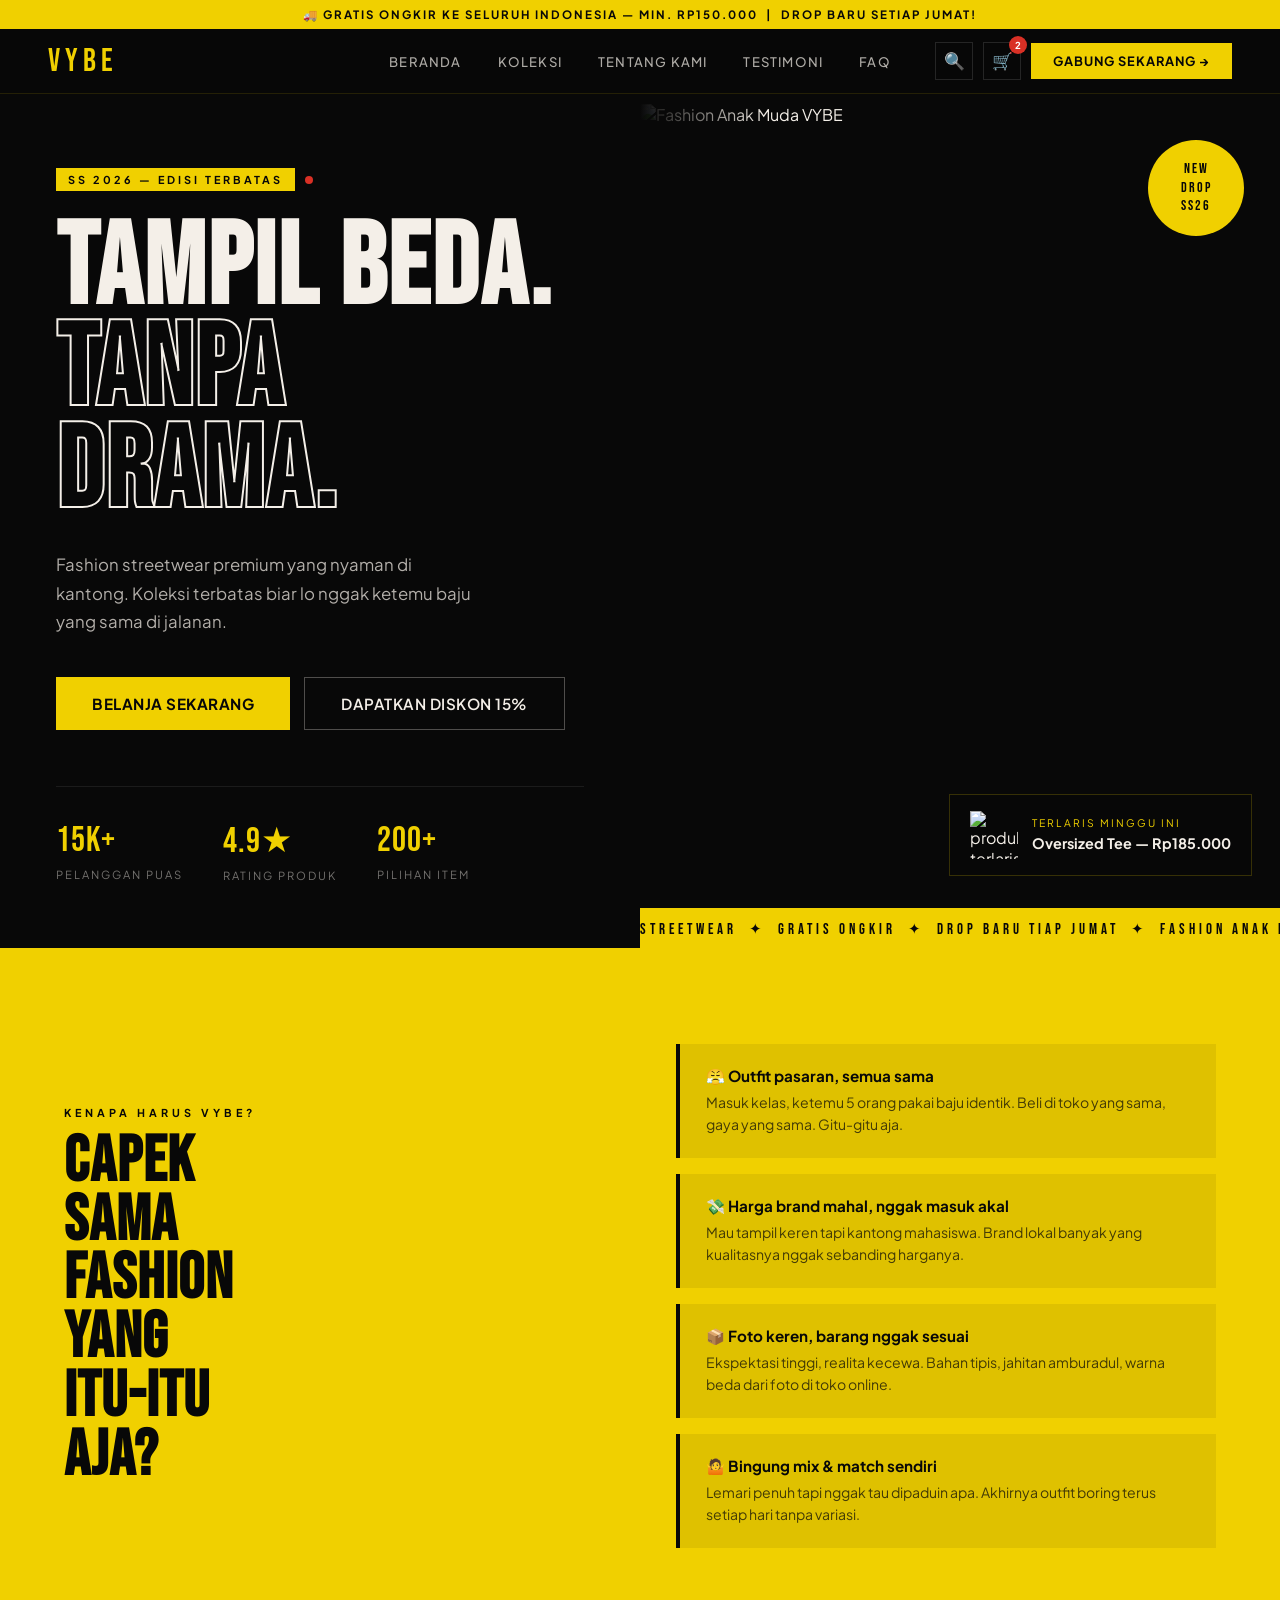
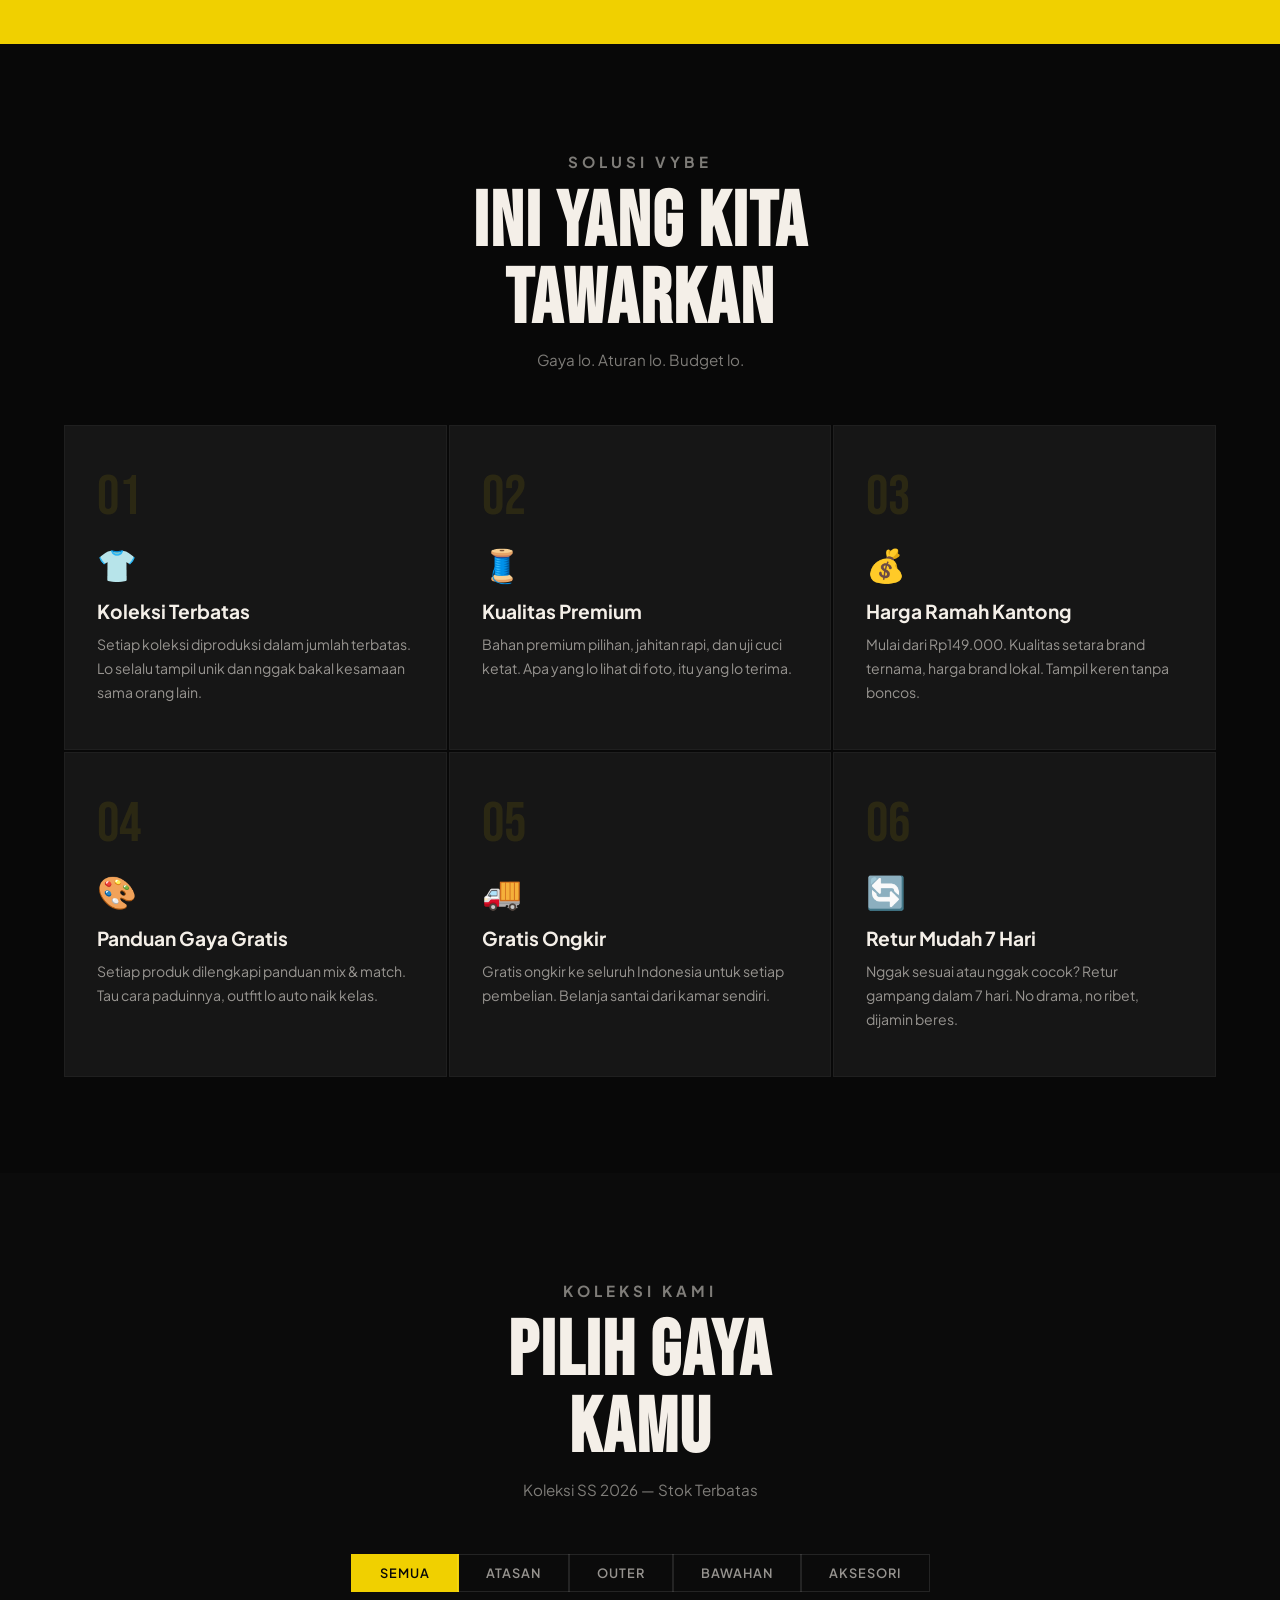
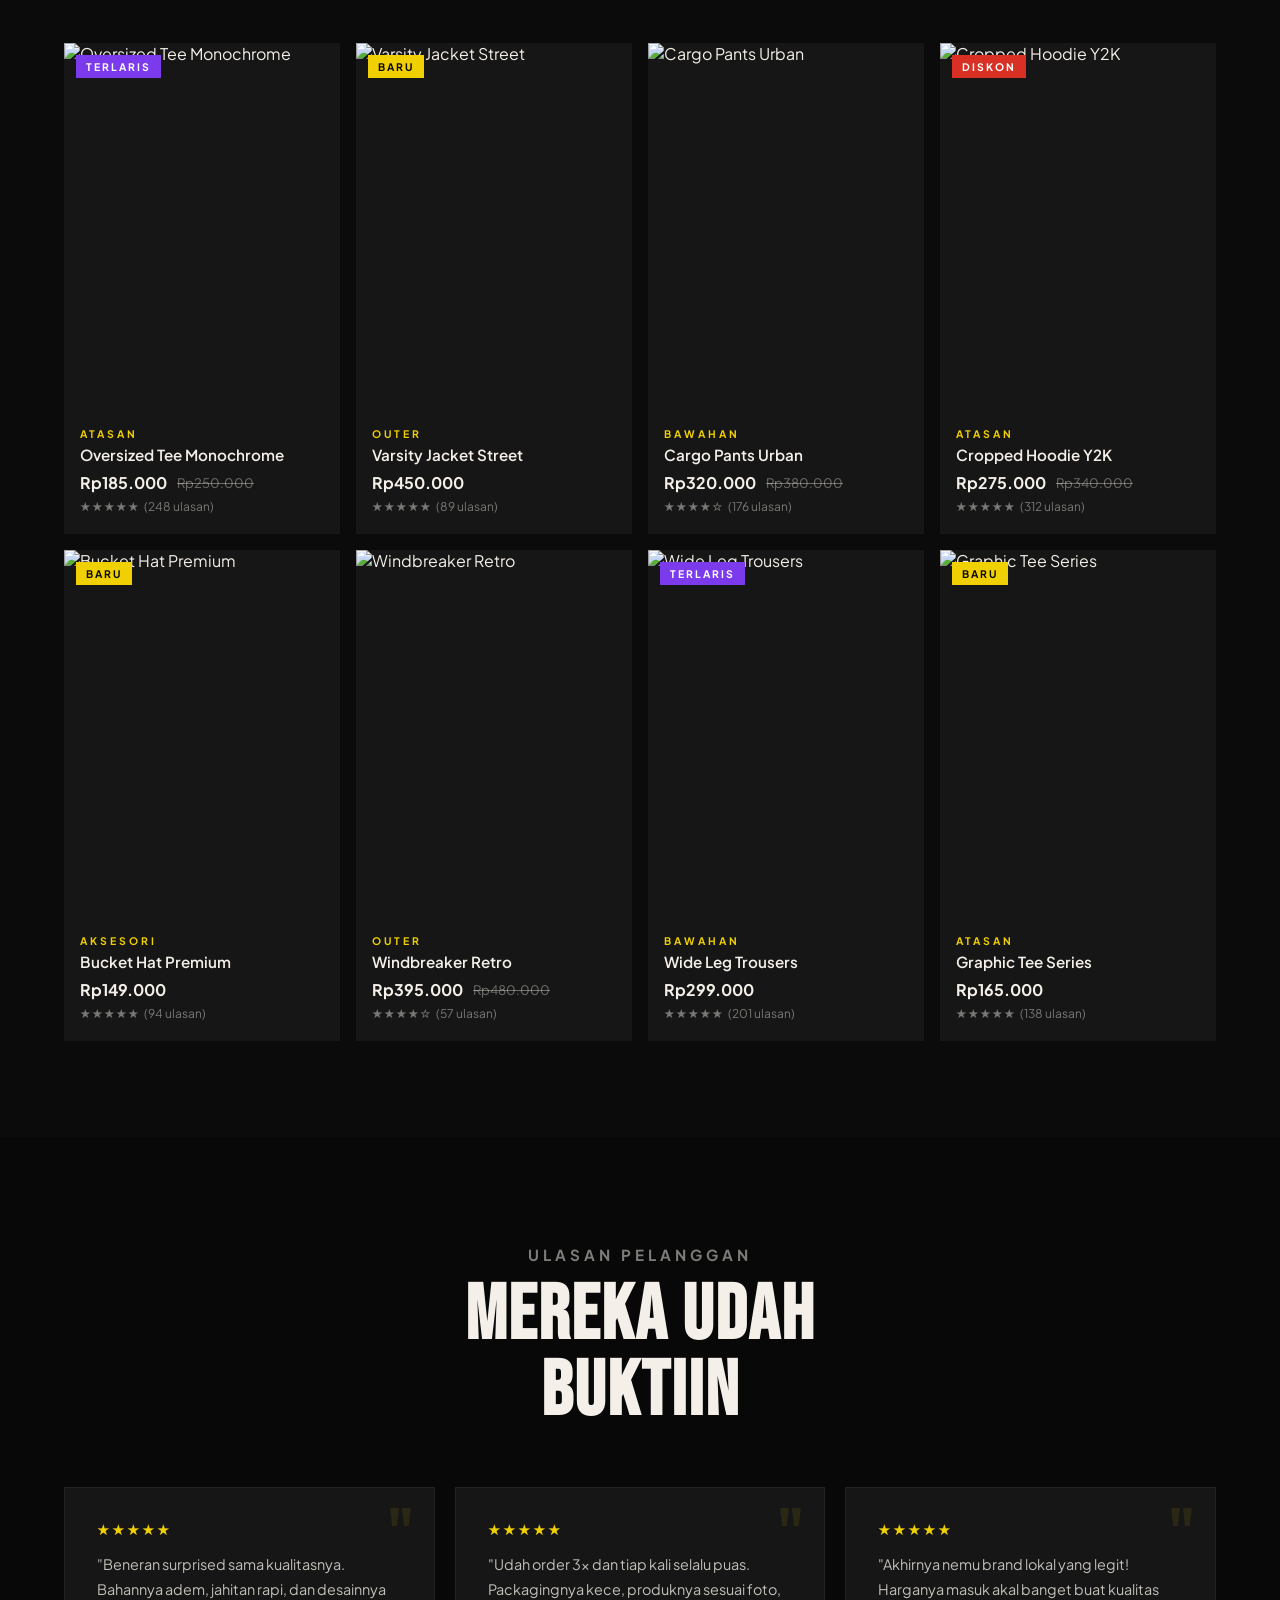
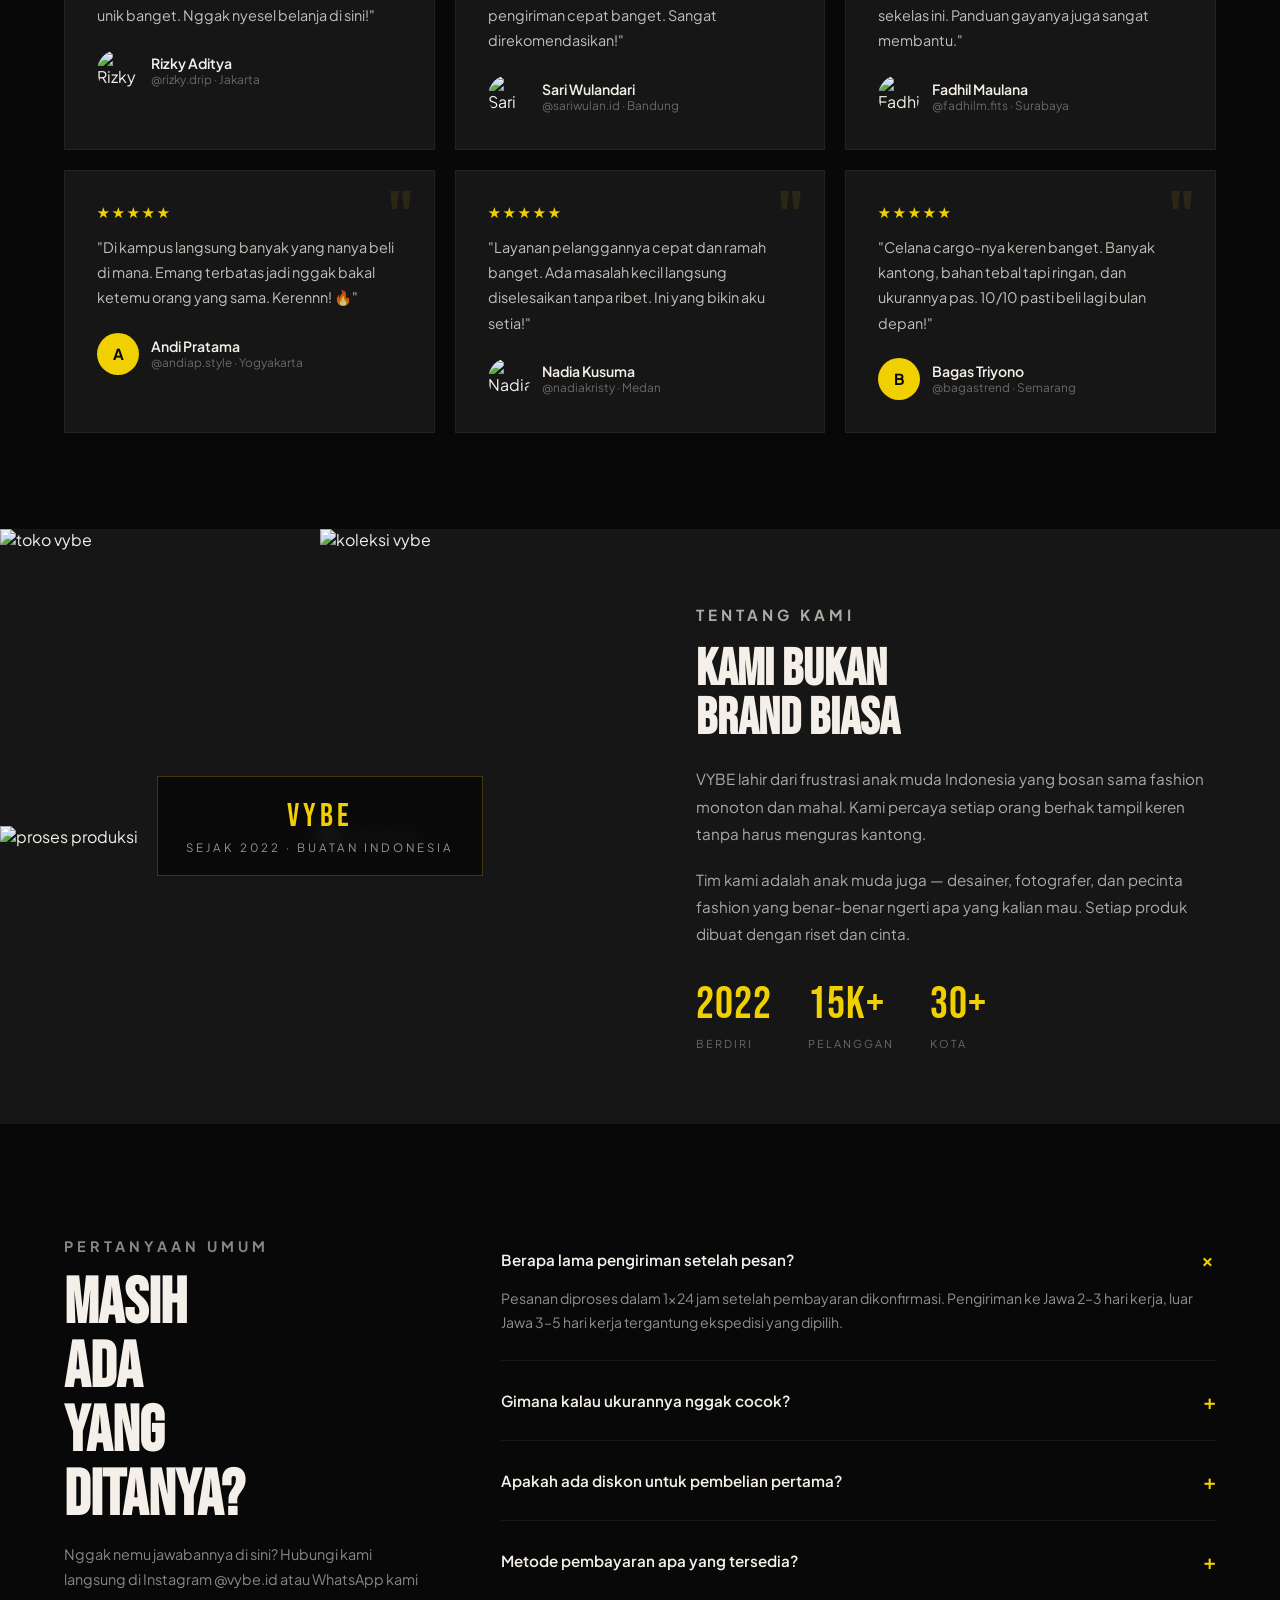
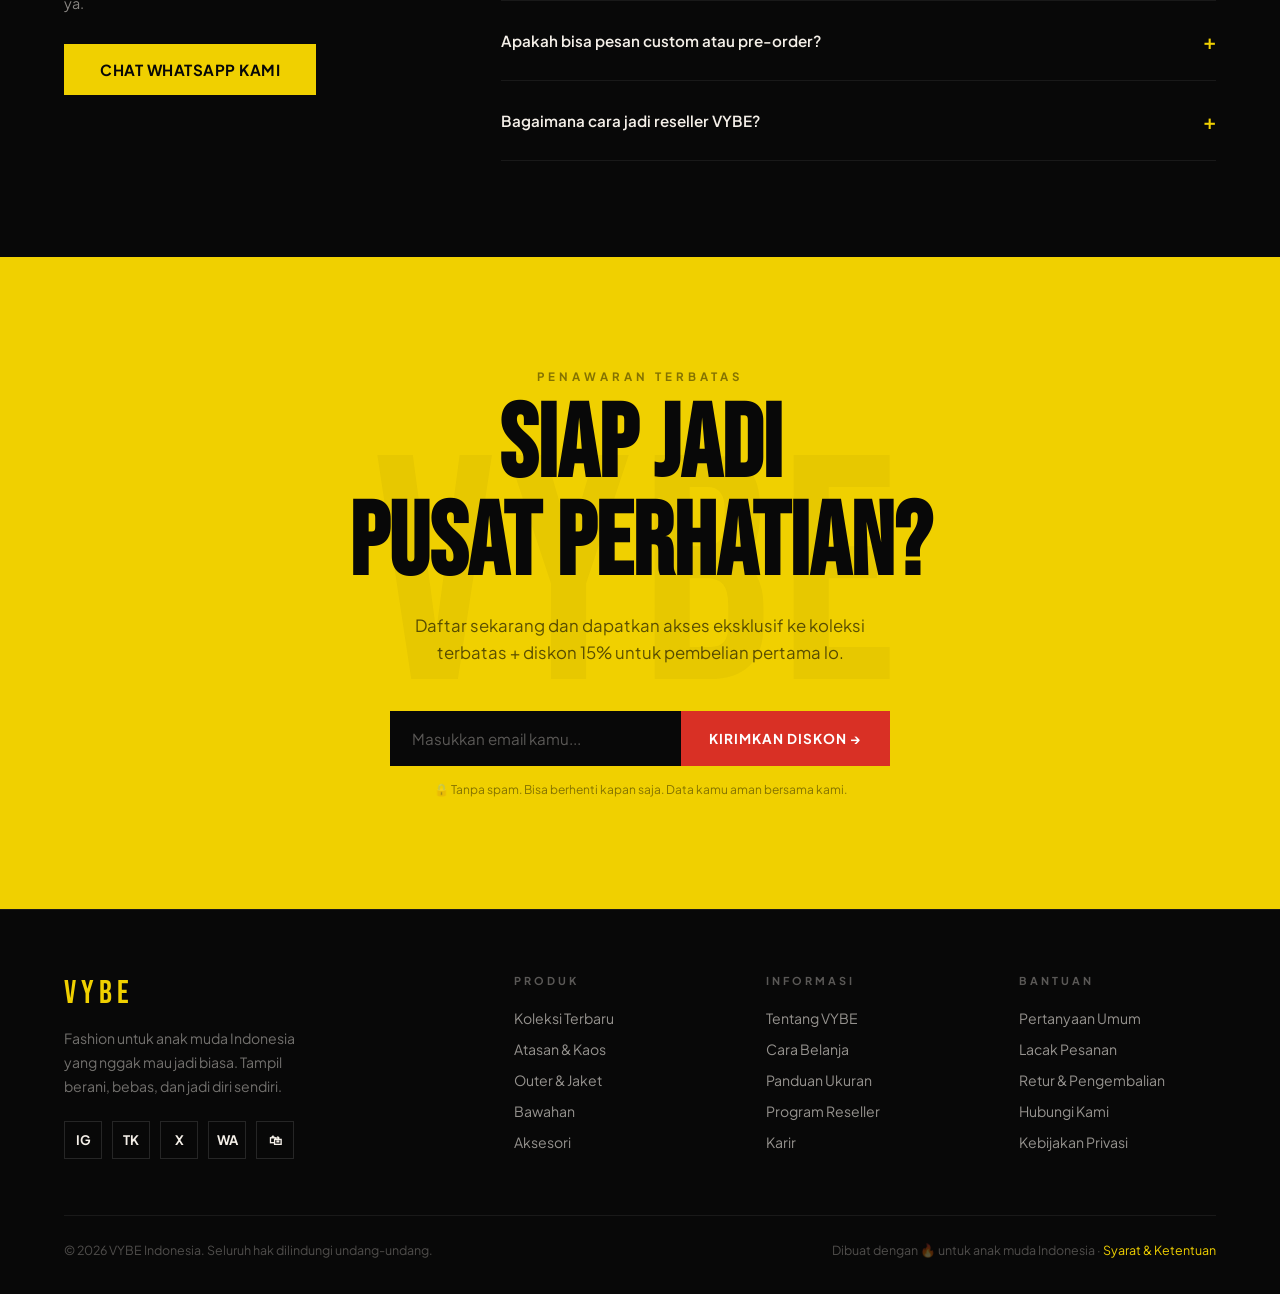
==== commit 25d172aa: "Update index.html" ====
--- a/index.html
+++ b/index.html
@@ -609,7 +609,7 @@
 <section id="hero">
   <div class="hero-kiri">
     <div class="hero-label">
-      <span>SS 2025 — Edisi Terbatas</span>
+      <span>SS 2026 — Edisi Terbatas</span>
       <div class="hero-dot"></div>
     </div>
     <h1 class="hero-judul">
@@ -642,7 +642,7 @@
         src="https://images.unsplash.com/photo-1529139574466-a303027c1d8b?w=900&q=80&fit=crop"
         alt="Fashion Anak Muda VYBE">
       <div class="hero-overlay"></div>
-      <div class="hero-badge">NEW<br>DROP<br>SS25</div>
+      <div class="hero-badge">NEW<br>DROP<br>SS26</div>
       <div class="hero-produk-tag">
         <img class="hero-produk-thumb"
           src="https://images.unsplash.com/photo-1523381210434-271e8be1f52b?w=96&q=80&fit=crop"
@@ -740,7 +740,7 @@
   <div class="judul-seksi-tengah">
     <p class="eyebrow eyebrow-kuning">Koleksi Kami</p>
     <h2>PILIH GAYA<br>KAMU</h2>
-    <p>Koleksi SS 2025 — Stok Terbatas</p>
+    <p>Koleksi SS 2026 — Stok Terbatas</p>
   </div>
   <div class="filter-produk">
     <button class="filter-btn aktif" onclick="filterProduk(this,'semua')">Semua</button>
@@ -1151,7 +1151,7 @@
     </div>
   </div>
   <div class="footer-bawah">
-    <p>© 2025 VYBE Indonesia. Seluruh hak dilindungi undang-undang.</p>
+    <p>© 2026 VYBE Indonesia. Seluruh hak dilindungi undang-undang.</p>
     <p>Dibuat dengan 🔥 untuk anak muda Indonesia · <a href="#">Syarat &amp; Ketentuan</a></p>
   </div>
 </footer>
@@ -1219,4 +1219,4 @@
 });
 </script>
 </body>
-</html>+</html>
